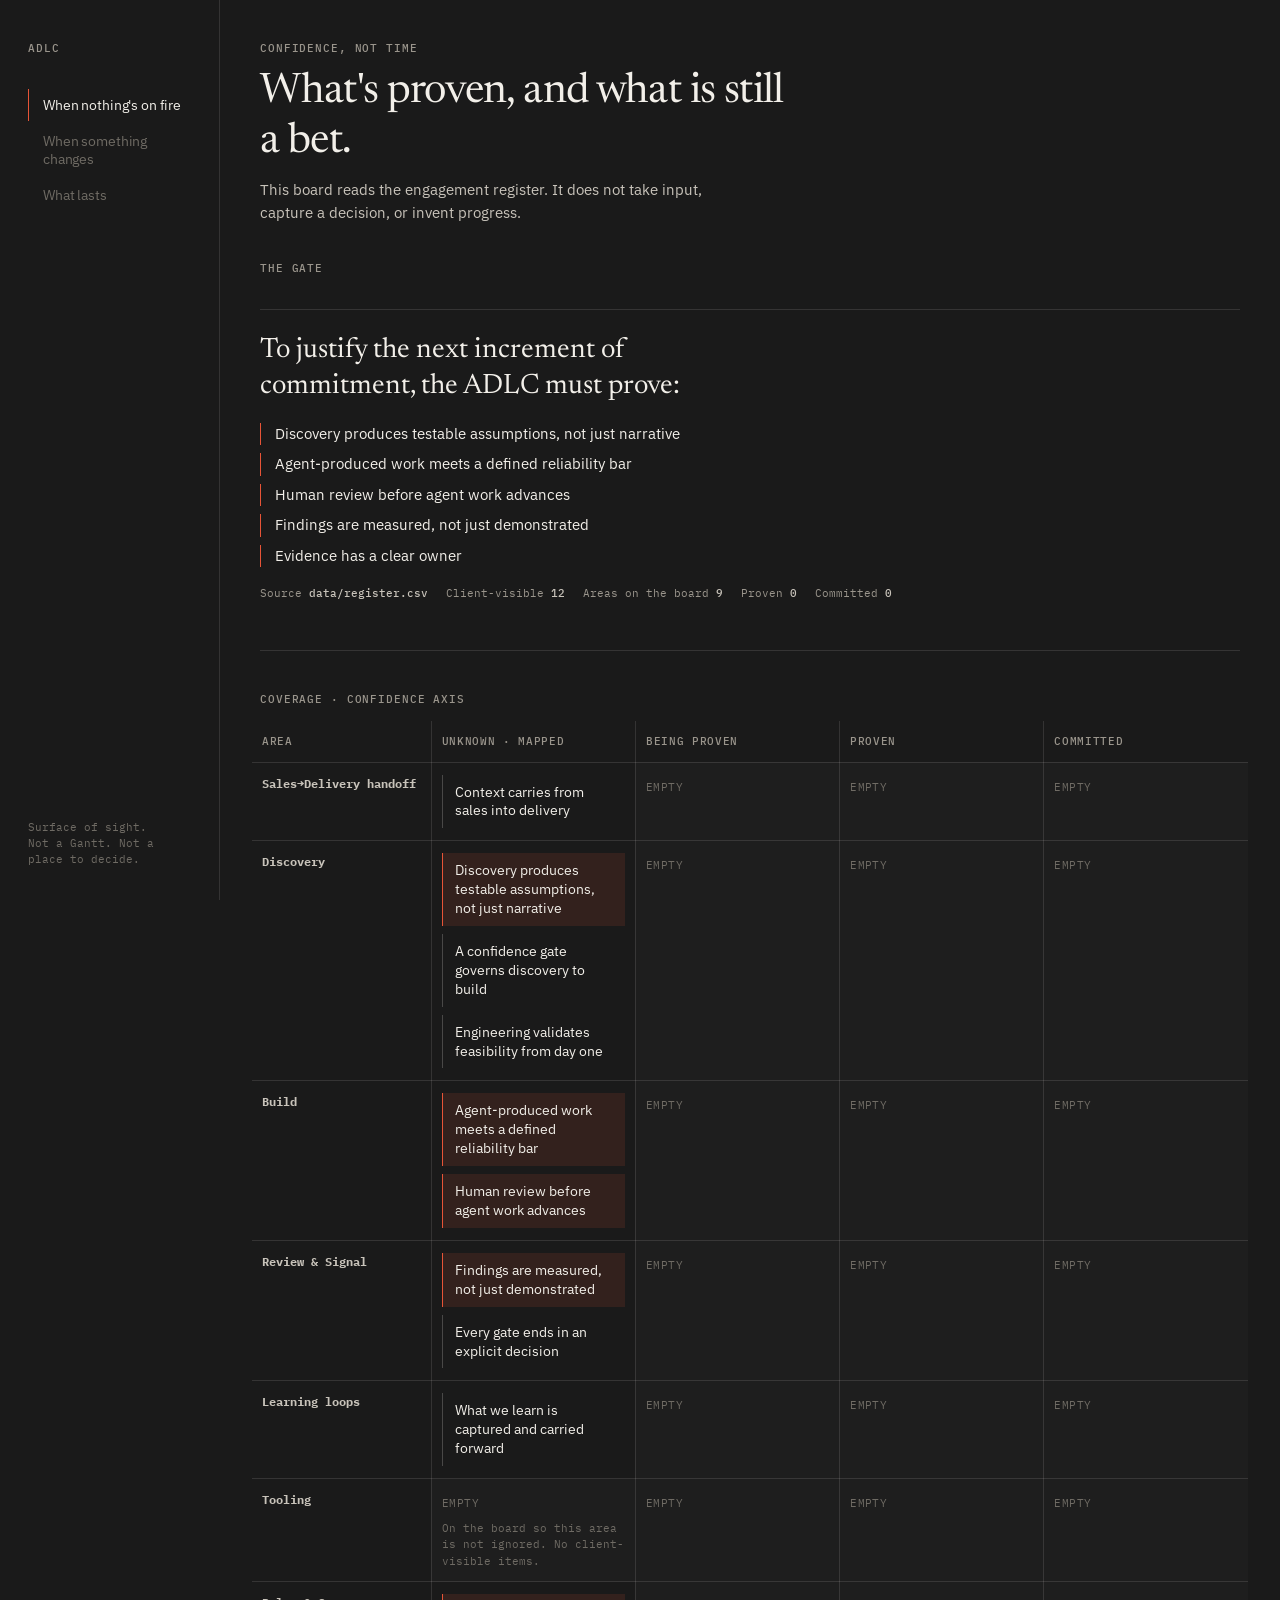
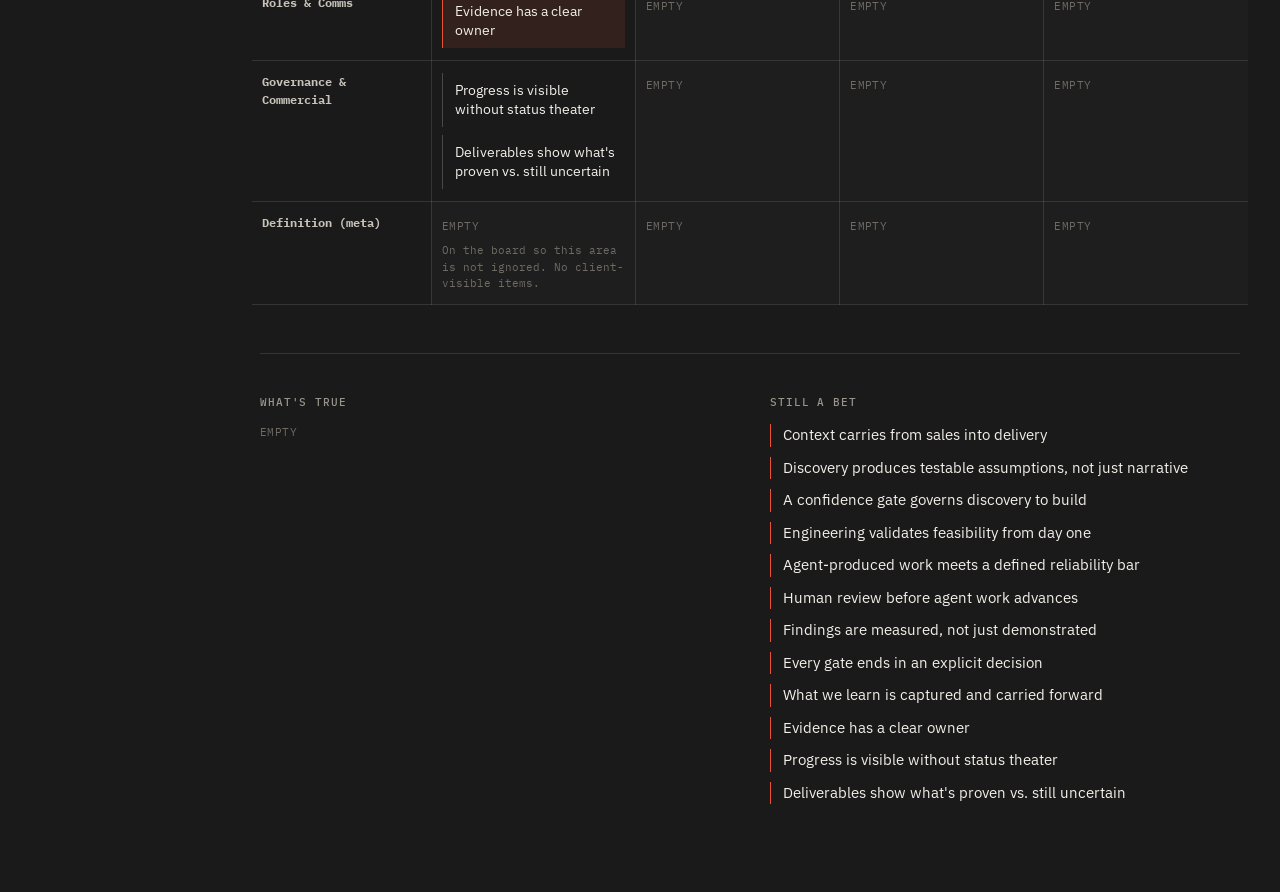
==== index.html @ a4c26a45 "M4: add client confidence progress board (index.html) Root page fetches data/register.csv same-origi" ====
<!DOCTYPE html>
<html lang="en">
<head>
  <meta charset="utf-8">
  <meta name="viewport" content="width=device-width, initial-scale=1">
  <title>ADLC · confidence</title>
  <meta name="color-scheme" content="dark">
  <meta name="description" content="Client surface of sight. Confidence, not time. Not a decision layer.">
  <link rel="preconnect" href="https://fonts.googleapis.com">
  <link rel="preconnect" href="https://fonts.gstatic.com" crossorigin>
  <link href="https://fonts.googleapis.com/css2?family=IBM+Plex+Mono:wght@400;500;600&family=IBM+Plex+Sans:wght@400;500;600&family=Newsreader:opsz,wght@6..72,400;6..72,500;6..72,600&display=swap" rel="stylesheet">
  <style>
    :root {
      --ground: #1a1a1a;
      --ink: #f2efe9;
      --ink-soft: #c8c3ba;
      --ink-muted: #9a958c;
      --ink-faint: #6f6b64;
      --rule: rgba(242, 239, 233, 0.12);
      --rule-strong: rgba(242, 239, 233, 0.22);
      --accent: #e75437;
      --accent-deep: #f07a62;
      --accent-wash: rgba(231, 84, 55, 0.12);
      --font-sans: "IBM Plex Sans", system-ui, "Segoe UI", sans-serif;
      --font-mono: "IBM Plex Mono", ui-monospace, "SF Mono", Menlo, Consolas, monospace;
      --font-display: "Newsreader", "Times New Roman", serif;
      --nav-w: 220px;
      --ease: cubic-bezier(0.22, 0.61, 0.36, 1);
      --dur: 220ms;
    }
    @media (prefers-reduced-motion: reduce) {
      :root { --dur: 1ms; }
    }
    * { box-sizing: border-box; }
    html, body { margin: 0; background: var(--ground); color: var(--ink); }
    body {
      font-family: var(--font-sans);
      font-size: 15px;
      line-height: 1.5;
      -webkit-font-smoothing: antialiased;
    }
    button {
      appearance: none;
      background: none;
      border: 0;
      color: inherit;
      font: inherit;
      cursor: pointer;
      text-align: left;
    }
    h1, h2, h3, p, ul { margin: 0; }
    a { color: var(--accent); }
    .sr-only {
      position: absolute; width: 1px; height: 1px; padding: 0; margin: -1px;
      overflow: hidden; clip: rect(0 0 0 0); white-space: nowrap; border: 0;
    }
    :focus-visible { outline: 2px solid var(--accent); outline-offset: 3px; }

    .deck {
      display: grid;
      grid-template-columns: var(--nav-w) minmax(0, 1fr);
      min-height: 100dvh;
    }
    .nav {
      position: sticky;
      top: 0;
      align-self: start;
      height: 100dvh;
      padding: 40px 20px 32px 28px;
      border-right: 1px solid var(--rule);
      display: flex;
      flex-direction: column;
      gap: 4px;
    }
    .nav__stamp {
      font-family: var(--font-mono);
      font-size: 11px;
      font-weight: 500;
      letter-spacing: 0.08em;
      text-transform: uppercase;
      color: var(--ink-muted);
      margin-bottom: 28px;
    }
    .nav__act {
      padding: 7px 0 7px 14px;
      border-left: 1px solid transparent;
      color: var(--ink-faint);
      font-size: 13.5px;
      letter-spacing: -0.01em;
      line-height: 1.35;
      transition: color var(--dur) var(--ease), border-color var(--dur) var(--ease);
    }
    .nav__act:hover { color: var(--ink-soft); }
    .nav__act.is-active {
      color: var(--ink);
      border-left-color: var(--accent);
    }
    .nav__note {
      margin-top: auto;
      font-family: var(--font-mono);
      font-size: 11px;
      line-height: 1.45;
      color: var(--ink-faint);
      max-width: 18ch;
    }

    .stage {
      min-width: 0;
      padding: 40px 40px 80px;
    }
    .kicker {
      font-family: var(--font-mono);
      font-size: 11px;
      font-weight: 500;
      letter-spacing: 0.08em;
      text-transform: uppercase;
      color: var(--ink-muted);
      margin-bottom: 10px;
    }
    .display {
      font-family: var(--font-display);
      font-size: clamp(28px, 4vw, 42px);
      font-weight: 400;
      letter-spacing: -0.02em;
      line-height: 1.2;
      max-width: 22ch;
    }
    .lede {
      margin-top: 12px;
      color: var(--ink-soft);
      max-width: 52ch;
    }

    .section {
      padding: 40px 0 8px;
      border-top: 1px solid var(--rule);
      margin-top: 40px;
    }
    .section:first-of-type { border-top: 0; margin-top: 36px; padding-top: 0; }
    .label {
      font-family: var(--font-mono);
      font-size: 11px;
      font-weight: 500;
      letter-spacing: 0.08em;
      text-transform: uppercase;
      color: var(--ink-muted);
      margin-bottom: 14px;
    }

    .gate {
      margin-top: 32px;
      padding: 22px 0 0;
      border-top: 1px solid var(--rule);
    }
    .gate__line {
      font-family: var(--font-display);
      font-size: clamp(20px, 2.6vw, 28px);
      line-height: 1.3;
      max-width: 28ch;
    }
    .gate__list {
      list-style: none;
      padding: 18px 0 0;
      display: flex;
      flex-direction: column;
      gap: 8px;
    }
    .gate__list li {
      color: var(--ink);
      padding-left: 14px;
      border-left: 1px solid var(--accent);
      max-width: 62ch;
    }
    .gate__empty {
      margin-top: 14px;
      color: var(--ink-muted);
      font-family: var(--font-mono);
      font-size: 12px;
    }

    .meta {
      display: flex;
      flex-wrap: wrap;
      gap: 8px 18px;
      margin-top: 18px;
      font-family: var(--font-mono);
      font-size: 11px;
      color: var(--ink-muted);
    }
    .meta strong { color: var(--ink-soft); font-weight: 500; }

    .board-wrap { overflow: auto; margin: 0 -8px; }
    .board {
      width: 100%;
      min-width: 860px;
      border-collapse: collapse;
    }
    .board th, .board td {
      border-bottom: 1px solid var(--rule);
      border-right: 1px solid var(--rule);
      vertical-align: top;
      text-align: left;
      padding: 12px 10px;
    }
    .board th:last-child, .board td:last-child { border-right: 0; }
    .board thead th {
      font-family: var(--font-mono);
      font-size: 11px;
      font-weight: 500;
      letter-spacing: 0.06em;
      text-transform: uppercase;
      color: var(--ink-muted);
      white-space: nowrap;
      background: var(--ground);
      position: sticky;
      top: 0;
      z-index: 1;
    }
    .board .area {
      font-family: var(--font-mono);
      font-size: 12px;
      color: var(--ink-soft);
      width: 18%;
      min-width: 140px;
      position: sticky;
      left: 0;
      background: var(--ground);
    }
    .board .lane { width: 20.5%; min-height: 72px; }
    .board .lane--empty { background: rgba(242, 239, 233, 0.015); }
    .items { list-style: none; padding: 0; display: flex; flex-direction: column; gap: 8px; }
    .item {
      padding: 8px 10px 8px 12px;
      border-left: 1px solid var(--rule-strong);
      color: var(--ink);
      font-size: 13.5px;
      line-height: 1.4;
    }
    .item--next { border-left-color: var(--accent); background: var(--accent-wash); }
    .empty-mark {
      font-family: var(--font-mono);
      font-size: 11px;
      letter-spacing: 0.04em;
      text-transform: uppercase;
      color: var(--ink-faint);
    }
    .coverage-note {
      font-family: var(--font-mono);
      font-size: 11px;
      color: var(--ink-faint);
      margin-top: 6px;
    }

    .split {
      display: grid;
      grid-template-columns: 1fr 1fr;
      gap: 24px 40px;
    }
    .truth-list, .bet-list, .parked-list {
      list-style: none;
      padding: 0;
      display: flex;
      flex-direction: column;
      gap: 10px;
    }
    .truth-list li, .bet-list li, .parked-list li {
      padding-left: 12px;
      border-left: 1px solid var(--rule-strong);
      max-width: 54ch;
    }
    .bet-list li { border-left-color: var(--accent); }

    .loop {
      display: grid;
      grid-template-columns: repeat(5, minmax(0, 1fr));
      gap: 0;
      margin-top: 8px;
    }
    .loop__stage {
      padding: 8px 16px 8px 0;
      border-right: 1px solid var(--rule);
    }
    .loop__stage:last-child { border-right: 0; padding-right: 0; }
    .loop__n {
      font-family: var(--font-mono);
      font-size: 11px;
      color: var(--accent);
      letter-spacing: 0.06em;
      margin-bottom: 8px;
    }
    .loop__h {
      font-family: var(--font-display);
      font-size: 20px;
      line-height: 1.25;
      margin-bottom: 10px;
    }
    .loop__body {
      color: var(--ink-soft);
      font-size: 13.5px;
    }
    .loop__body ul {
      list-style: none;
      padding: 0;
      display: flex;
      flex-direction: column;
      gap: 8px;
    }

    .banner {
      font-family: var(--font-mono);
      font-size: 13px;
      color: var(--ink-muted);
      padding: 24px 0;
    }
    .banner.error { color: var(--accent); }

    @media (max-width: 900px) {
      .deck { grid-template-columns: 1fr; }
      .nav {
        position: sticky;
        top: 0;
        z-index: 3;
        height: auto;
        flex-direction: row;
        flex-wrap: wrap;
        align-items: center;
        gap: 4px 8px;
        padding: 16px 20px;
        background: var(--ground);
        border-right: 0;
        border-bottom: 1px solid var(--rule);
      }
      .nav__stamp { margin: 0 16px 0 0; }
      .nav__note { display: none; }
      .nav__act { padding: 6px 10px; border-left: 0; border-bottom: 1px solid transparent; }
      .nav__act.is-active { border-left-color: transparent; border-bottom-color: var(--accent); }
      .stage { padding: 28px 20px 64px; }
      .split, .loop { grid-template-columns: 1fr; }
      .loop__stage { border-right: 0; border-bottom: 1px solid var(--rule); padding: 16px 0; }
    }
  </style>
</head>
<body data-view="rest">
  <div class="deck">
    <nav class="nav" aria-label="Operational conditions">
      <p class="nav__stamp">ADLC</p>
      <button type="button" class="nav__act is-active" data-view="rest" aria-current="true">When nothing's on fire</button>
      <button type="button" class="nav__act" data-view="change">When something changes</button>
      <button type="button" class="nav__act" data-view="lasts">What lasts</button>
      <p class="nav__note">Surface of sight. Not a Gantt. Not a place to decide.</p>
    </nav>

    <main class="stage">
      <p class="kicker">Confidence, not time</p>
      <h1 class="display">What's proven, and what is still a bet.</h1>
      <p class="lede">This board reads the engagement register. It does not take input, capture a decision, or invent progress.</p>

      <div id="status-banner" class="banner">Loading <code>data/register.csv</code>…</div>
      <div id="app" hidden>
        <section class="section" id="at-rest" data-panel="rest">
          <p class="label">The gate</p>
          <div class="gate" id="gate">
            <p class="gate__line" id="gate-headline">To justify the next increment of commitment, the ADLC must prove:</p>
            <ul class="gate__list" id="gate-list"></ul>
            <p class="gate__empty" id="gate-empty" hidden></p>
          </div>
          <div class="meta" id="meta"></div>
        </section>

        <section class="section" id="board-section" data-panel="rest">
          <h2 class="label">Coverage · confidence axis</h2>
          <div class="board-wrap">
            <table class="board" id="board">
              <thead>
                <tr>
                  <th scope="col">Area</th>
                  <th scope="col">Unknown · mapped</th>
                  <th scope="col">Being proven</th>
                  <th scope="col">Proven</th>
                  <th scope="col">Committed</th>
                </tr>
              </thead>
              <tbody></tbody>
            </table>
          </div>
        </section>

        <section class="section" id="truth-section" data-panel="rest">
          <div class="split">
            <div>
              <h2 class="label">What's true</h2>
              <ul class="truth-list" id="truth-list"></ul>
              <p class="empty-mark" id="truth-empty" hidden>empty</p>
            </div>
            <div>
              <h2 class="label">Still a bet</h2>
              <ul class="bet-list" id="bet-list"></ul>
              <p class="empty-mark" id="bet-empty" hidden>empty</p>
            </div>
          </div>
        </section>

        <section class="section" id="in-change" data-panel="change" hidden>
          <h2 class="label">The change loop · the show, not a form</h2>
          <div class="loop" id="loop">
            <article class="loop__stage">
              <p class="loop__n">01</p>
              <h3 class="loop__h">A change</h3>
              <div class="loop__body" id="loop-event"></div>
            </article>
            <article class="loop__stage">
              <p class="loop__n">02</p>
              <h3 class="loop__h">What's held as true</h3>
              <div class="loop__body" id="loop-true"></div>
            </article>
            <article class="loop__stage">
              <p class="loop__n">03</p>
              <h3 class="loop__h">Must be proven next</h3>
              <div class="loop__body" id="loop-next"></div>
            </article>
            <article class="loop__stage">
              <p class="loop__n">04</p>
              <h3 class="loop__h">The decision</h3>
              <div class="loop__body" id="loop-decision"></div>
            </article>
            <article class="loop__stage">
              <p class="loop__n">05</p>
              <h3 class="loop__h">Who is informed</h3>
              <div class="loop__body" id="loop-informed"></div>
            </article>
          </div>
        </section>

        <section class="section" id="what-lasts" data-panel="lasts" hidden>
          <h2 class="label">Parked · never a progress bar</h2>
          <ul class="parked-list" id="parked-list"></ul>
          <p class="empty-mark" id="parked-empty" hidden>empty</p>
          <p class="coverage-note" id="parked-note"></p>
        </section>
      </div>
    </main>
  </div>

  <script>
    const SOURCE = "data/register.csv";
    const CONTRACT_COLUMNS = [
      "ID", "Area", "Risk", "Clarifying statement", "Type", "Collapse",
      "Uncertainty", "Test effort", "Priority cue", "Status", "Client view", "Client label"
    ];
    const LANES = ["unknown", "proving", "proven", "committed"];
    const LANE_FROM_STATUS = {
      "Undefined": "unknown",
      "In test": "proving",
      "Validated": "proven",
      "Committed": "committed",
      "Parked": "parked"
    };

    const banner = document.getElementById("status-banner");
    const app = document.getElementById("app");

    function parseCSV(text) {
      if (text.charCodeAt(0) === 0xFEFF) text = text.slice(1);
      const rows = [];
      let row = [];
      let field = "";
      let inQuotes = false;
      for (let i = 0; i < text.length; i++) {
        const c = text[i];
        if (inQuotes) {
          if (c === '"') {
            if (text[i + 1] === '"') { field += '"'; i++; }
            else inQuotes = false;
          } else {
            field += c;
          }
          continue;
        }
        if (c === '"') { inQuotes = true; continue; }
        if (c === ",") { row.push(field); field = ""; continue; }
        if (c === "\r") continue;
        if (c === "\n") { row.push(field); rows.push(row); row = []; field = ""; continue; }
        field += c;
      }
      if (field.length || row.length) {
        row.push(field);
        rows.push(row);
      }
      return rows.filter((r) => r.some((cell) => cell !== ""));
    }

    function derivedCue(row) {
      const collapse = row["Collapse"];
      const uncertainty = row["Uncertainty"];
      const effort = row["Test effort"];
      if (collapse === "High" && uncertainty === "High" && effort === "High") return "Cluster - decompose";
      if (collapse === "High" && uncertainty === "High") return "Attack first";
      return row["Priority cue"];
    }

    function laneFor(status) {
      return LANE_FROM_STATUS[status] || "unknown";
    }

    function escapeHtml(s) {
      return String(s)
        .replace(/&/g, "&amp;")
        .replace(/</g, "&lt;")
        .replace(/>/g, "&gt;")
        .replace(/"/g, "&quot;");
    }

    function itemMarkup(rec, extraClass) {
      const label = rec["Client label"];
      const cls = "item" + (extraClass ? " " + extraClass : "");
      const body = label === "" ? "<span class=\"empty-mark\">no client label in register</span>" : escapeHtml(label);
      return "<li class=\"" + cls + "\" data-client-item data-id=\"" + escapeHtml(rec["ID"] || "") + "\">" + body + "</li>";
    }

    function listOrEmpty(items, extraClass) {
      if (!items.length) return "";
      return "<ul class=\"items\">" + items.map((r) => itemMarkup(r, extraClass)).join("") + "</ul>";
    }

    function setView(view) {
      document.body.setAttribute("data-view", view);
      document.querySelectorAll(".nav__act").forEach((btn) => {
        const on = btn.getAttribute("data-view") === view;
        btn.classList.toggle("is-active", on);
        if (on) btn.setAttribute("aria-current", "true");
        else btn.removeAttribute("aria-current");
      });
      document.querySelectorAll("[data-panel]").forEach((el) => {
        el.hidden = el.getAttribute("data-panel") !== view;
      });
      const hash = view === "rest" ? "#at-rest" : view === "change" ? "#in-change" : "#what-lasts";
      if (location.hash !== hash) history.replaceState(null, "", hash);
    }

    function viewFromHash() {
      if (location.hash === "#in-change") return "change";
      if (location.hash === "#what-lasts") return "lasts";
      return "rest";
    }

    document.querySelectorAll(".nav__act").forEach((btn) => {
      btn.addEventListener("click", () => setView(btn.getAttribute("data-view")));
    });
    window.addEventListener("hashchange", () => setView(viewFromHash()));

    function fail(message) {
      banner.hidden = false;
      banner.className = "banner error";
      banner.textContent = message;
    }

    fetch(SOURCE)
      .then((res) => {
        if (!res.ok) throw new Error("HTTP " + res.status + " fetching " + SOURCE);
        return res.text();
      })
      .then((text) => {
        const rows = parseCSV(text);
        if (!rows.length) throw new Error("Register parsed to zero rows.");
        const headers = rows[0];
        const missingCols = CONTRACT_COLUMNS.filter((c) => !headers.includes(c));
        if (missingCols.length) {
          throw new Error("Register missing contracted columns: " + missingCols.join(", "));
        }
        const records = rows.slice(1).map((cells, index) => {
          const rec = { __index: index };
          headers.forEach((h, i) => { rec[h] = cells[i] ?? ""; });
          rec.__cue = derivedCue(rec);
          rec.__lane = laneFor(rec["Status"]);
          return rec;
        });

        const areas = [];
        for (const rec of records) {
          if (rec["Area"] && !areas.includes(rec["Area"])) areas.push(rec["Area"]);
        }

        const client = records.filter((r) => r["Client view"] === "Y");
        const proving = client.filter((r) => r["Status"] === "In test");
        const attack = client.filter((r) => r.__cue === "Attack first");
        const gateItems = proving.length ? proving : attack;
        const truth = client.filter((r) => r["Status"] === "Validated" || r["Status"] === "Committed");
        const bets = client.filter((r) => r["Status"] === "Undefined" || r["Status"] === "In test");
        const parked = client.filter((r) => r["Status"] === "Parked");
        const nextIds = new Set(gateItems.map((r) => r["ID"]));

        const gateList = document.getElementById("gate-list");
        const gateEmpty = document.getElementById("gate-empty");
        if (gateItems.length) {
          gateList.innerHTML = gateItems.map((r) => {
            const label = r["Client label"] === "" ? "no client label in register" : escapeHtml(r["Client label"]);
            return "<li data-id=\"" + escapeHtml(r["ID"] || "") + "\">" + label + "</li>";
          }).join("");
        } else {
          gateList.innerHTML = "";
          gateEmpty.hidden = false;
          gateEmpty.textContent = "Nothing is in Being proven, and no next items are marked in the register.";
        }

        document.getElementById("meta").innerHTML =
          "<span>Source <strong>" + escapeHtml(SOURCE) + "</strong></span>" +
          "<span>Client-visible <strong id=\"client-count\">" + client.length + "</strong></span>" +
          "<span>Areas on the board <strong id=\"area-count\">" + areas.length + "</strong></span>" +
          "<span>Proven <strong id=\"proven-count\">" + client.filter((r) => r.__lane === "proven").length + "</strong></span>" +
          "<span>Committed <strong id=\"committed-count\">" + client.filter((r) => r.__lane === "committed").length + "</strong></span>";

        const tbody = document.querySelector("#board tbody");
        tbody.innerHTML = areas.map((area) => {
          const inArea = client.filter((r) => r["Area"] === area && r.__lane !== "parked");
          const byLane = {};
          for (const lane of LANES) byLane[lane] = inArea.filter((r) => r.__lane === lane);
          const cells = LANES.map((lane) => {
            const items = byLane[lane];
            const extra = lane === "unknown" || lane === "proving"
              ? (rec) => nextIds.has(rec["ID"]) ? "item--next" : ""
              : () => "";
            let inner;
            if (items.length) {
              inner = "<ul class=\"items\">" + items.map((r) => itemMarkup(r, extra(r))).join("") + "</ul>";
            } else if (inArea.length === 0 && lane === "unknown") {
              inner = "<span class=\"empty-mark\">empty</span><p class=\"coverage-note\">On the board so this area is not ignored. No client-visible items.</p>";
            } else {
              inner = "<span class=\"empty-mark\">empty</span>";
            }
            const emptyClass = items.length ? "" : " lane--empty";
            return "<td class=\"lane" + emptyClass + "\" data-lane=\"" + lane + "\">" + inner + "</td>";
          }).join("");
          return "<tr data-area=\"" + escapeHtml(area) + "\"><th scope=\"row\" class=\"area\">" + escapeHtml(area) + "</th>" + cells + "</tr>";
        }).join("");

        const truthList = document.getElementById("truth-list");
        const truthEmpty = document.getElementById("truth-empty");
        if (truth.length) {
          truthList.innerHTML = truth.map((r) => "<li data-id=\"" + escapeHtml(r["ID"] || "") + "\">" + escapeHtml(r["Client label"]) + "</li>").join("");
        } else {
          truthEmpty.hidden = false;
        }

        const betList = document.getElementById("bet-list");
        const betEmpty = document.getElementById("bet-empty");
        if (bets.length) {
          betList.innerHTML = bets.map((r) => "<li data-id=\"" + escapeHtml(r["ID"] || "") + "\">" + escapeHtml(r["Client label"]) + "</li>").join("");
        } else {
          betEmpty.hidden = false;
        }

        document.getElementById("loop-event").innerHTML =
          "<p>No change event is on this surface. The register is read here; nothing is taken in.</p>";
        document.getElementById("loop-true").innerHTML = truth.length
          ? "<ul>" + truth.map((r) => "<li data-id=\"" + escapeHtml(r["ID"] || "") + "\">" + escapeHtml(r["Client label"]) + "</li>").join("") + "</ul>"
          : "<p class=\"empty-mark\">empty</p><p>Nothing is Validated or Committed yet. That is the state, not a gap to fill.</p>";
        document.getElementById("loop-next").innerHTML = gateItems.length
          ? "<ul>" + gateItems.map((r) => "<li data-id=\"" + escapeHtml(r["ID"] || "") + "\">" + escapeHtml(r["Client label"]) + "</li>").join("") + "</ul>"
          : "<p class=\"empty-mark\">empty</p>";
        document.getElementById("loop-decision").innerHTML =
          "<p>No decision is captured here. This is sight, not action.</p>";
        document.getElementById("loop-informed").innerHTML =
          "<p>Whoever can see this board. There is no dispatch layer.</p>";

        const parkedList = document.getElementById("parked-list");
        const parkedEmpty = document.getElementById("parked-empty");
        const parkedNote = document.getElementById("parked-note");
        if (parked.length) {
          parkedList.innerHTML = parked.map((r) => {
            const label = r["Client label"] === "" ? "no client label in register" : escapeHtml(r["Client label"]);
            return "<li class=\"item\" data-client-item data-id=\"" + escapeHtml(r["ID"] || "") + "\" data-lane=\"parked\">" +
              label + "<p class=\"coverage-note\">Parked. The register has no client-facing reason column; none is invented.</p></li>";
          }).join("");
        } else {
          parkedEmpty.hidden = false;
          parkedNote.textContent = "None parked. If a client-visible row is Parked, it appears here with a reason — never on the confidence axis as fake progress.";
        }

        banner.hidden = true;
        app.hidden = false;
        setView(viewFromHash());
      })
      .catch((err) => {
        fail("Could not load " + SOURCE + " same-origin. Serve the repo root over HTTP. " + err.message);
      });
  </script>
</body>
</html>
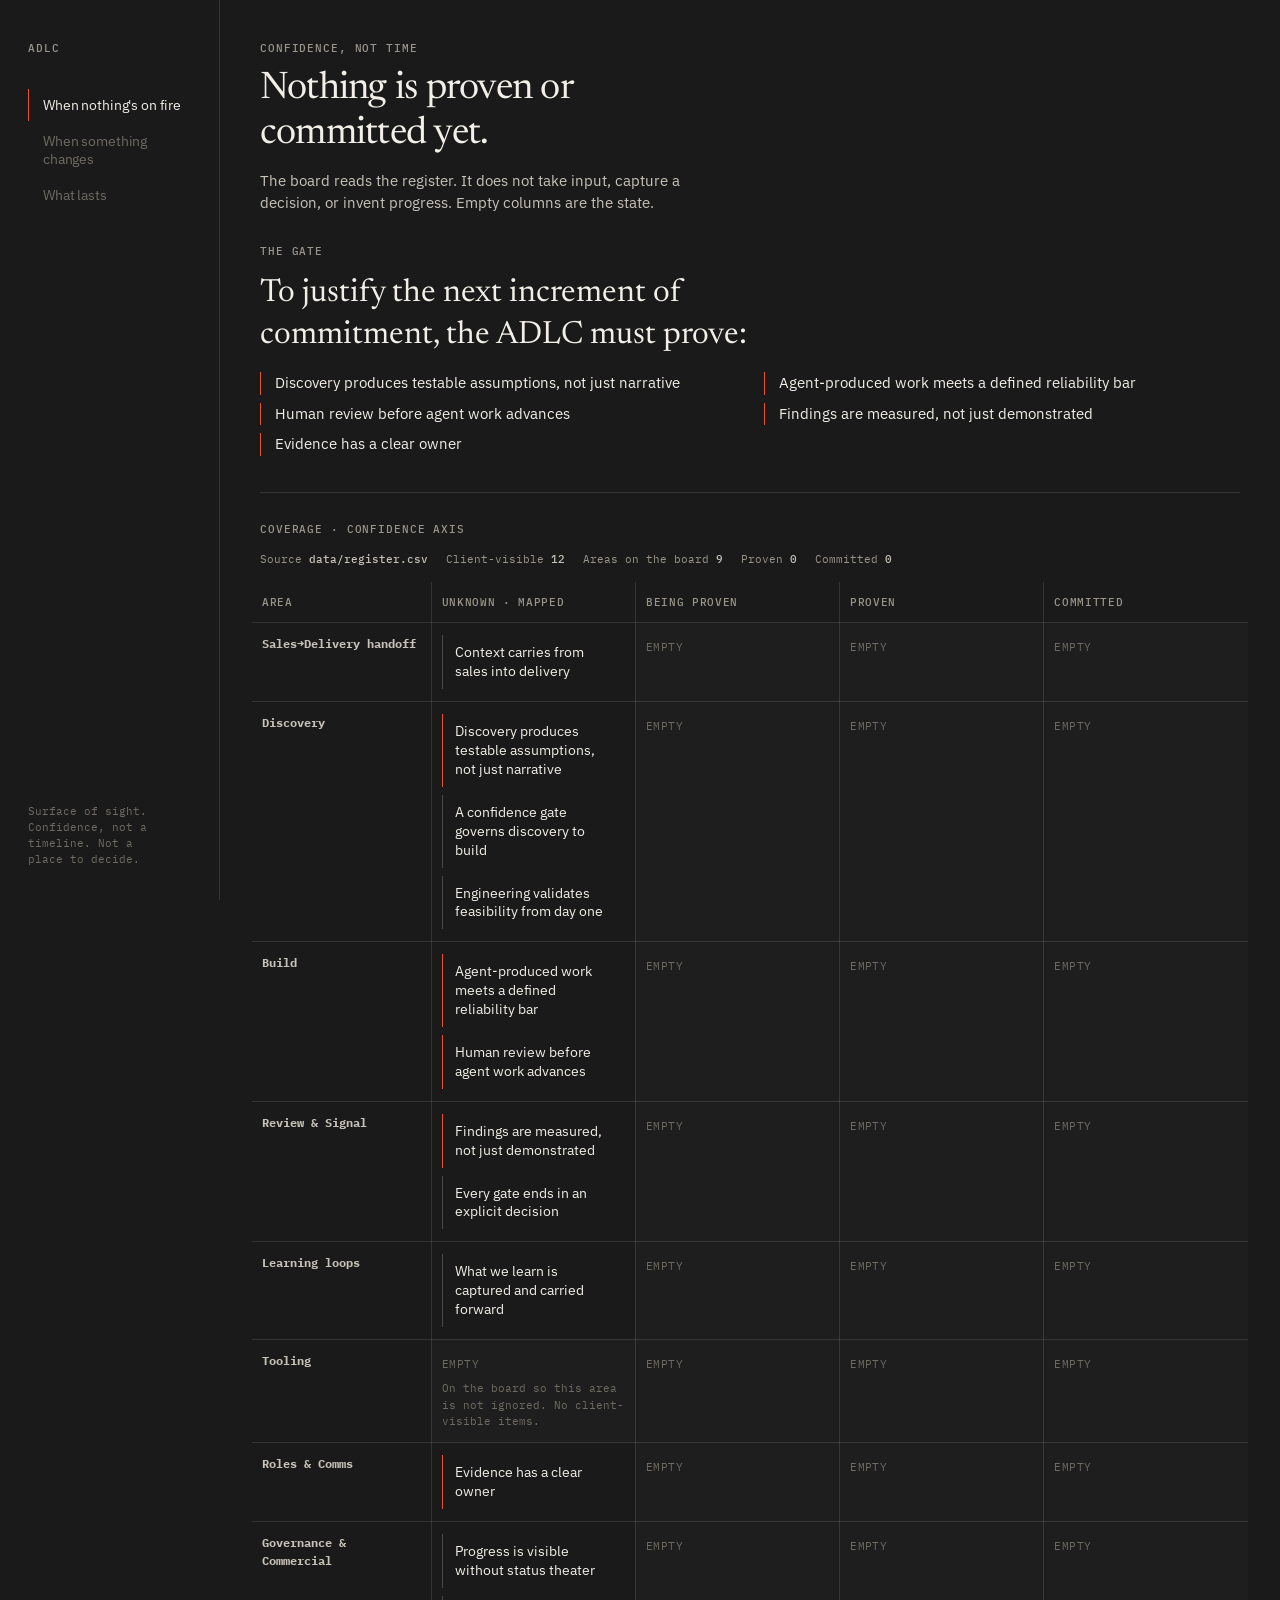
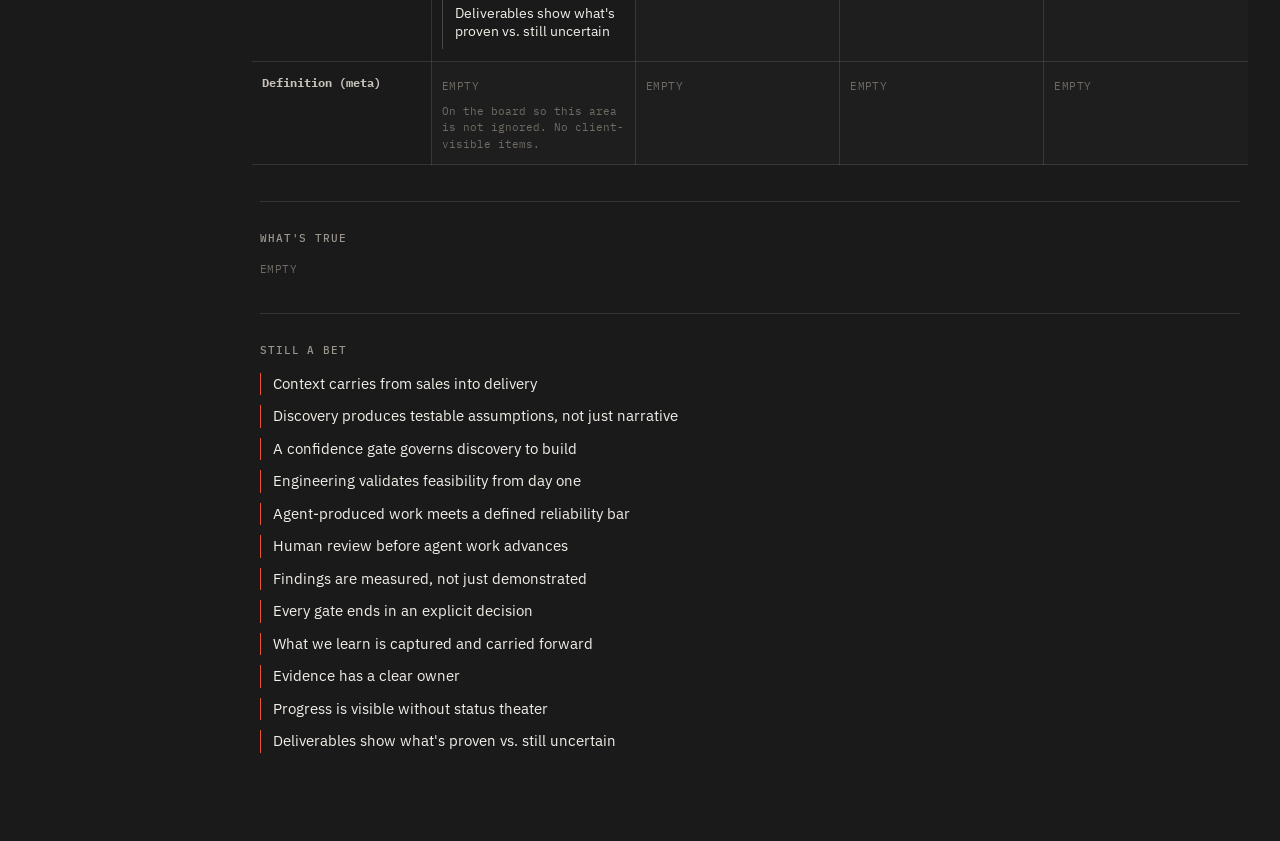
==== commit 4c613daf: "M4: honest empty state and operational views on the client board Keep Proven/Committed empty, put co" ====
--- a/index.html
+++ b/index.html
@@ -119,7 +119,7 @@
     }
     .display {
       font-family: var(--font-display);
-      font-size: clamp(28px, 4vw, 42px);
+      font-size: clamp(26px, 3.5vw, 38px);
       font-weight: 400;
       letter-spacing: -0.02em;
       line-height: 1.2;
@@ -132,11 +132,11 @@
     }
 
     .section {
-      padding: 40px 0 8px;
+      padding: 28px 0 8px;
       border-top: 1px solid var(--rule);
-      margin-top: 40px;
-    }
-    .section:first-of-type { border-top: 0; margin-top: 36px; padding-top: 0; }
+      margin-top: 28px;
+    }
+    .section:first-of-type { border-top: 0; margin-top: 28px; padding-top: 0; }
     .label {
       font-family: var(--font-mono);
       font-size: 11px;
@@ -146,24 +146,24 @@
       color: var(--ink-muted);
       margin-bottom: 14px;
     }
+    .label.follow { margin-top: 28px; }
 
     .gate {
-      margin-top: 32px;
-      padding: 22px 0 0;
-      border-top: 1px solid var(--rule);
+      margin-top: 8px;
+      padding: 0;
     }
     .gate__line {
       font-family: var(--font-display);
-      font-size: clamp(20px, 2.6vw, 28px);
+      font-size: clamp(22px, 2.8vw, 32px);
       line-height: 1.3;
       max-width: 28ch;
     }
     .gate__list {
       list-style: none;
-      padding: 18px 0 0;
-      display: flex;
-      flex-direction: column;
-      gap: 8px;
+      padding: 16px 0 0;
+      display: grid;
+      grid-template-columns: 1fr 1fr;
+      gap: 8px 28px;
     }
     .gate__list li {
       color: var(--ink);
@@ -182,7 +182,7 @@
       display: flex;
       flex-wrap: wrap;
       gap: 8px 18px;
-      margin-top: 18px;
+      margin: 0 0 14px;
       font-family: var(--font-mono);
       font-size: 11px;
       color: var(--ink-muted);
@@ -236,7 +236,7 @@
       font-size: 13.5px;
       line-height: 1.4;
     }
-    .item--next { border-left-color: var(--accent); background: var(--accent-wash); }
+    .item--next { border-left-color: var(--accent); }
     .empty-mark {
       font-family: var(--font-mono);
       font-size: 11px;
@@ -335,7 +335,7 @@
       .nav__act { padding: 6px 10px; border-left: 0; border-bottom: 1px solid transparent; }
       .nav__act.is-active { border-left-color: transparent; border-bottom-color: var(--accent); }
       .stage { padding: 28px 20px 64px; }
-      .split, .loop { grid-template-columns: 1fr; }
+      .split, .loop, .gate__list { grid-template-columns: 1fr; }
       .loop__stage { border-right: 0; border-bottom: 1px solid var(--rule); padding: 16px 0; }
     }
   </style>
@@ -347,28 +347,28 @@
       <button type="button" class="nav__act is-active" data-view="rest" aria-current="true">When nothing's on fire</button>
       <button type="button" class="nav__act" data-view="change">When something changes</button>
       <button type="button" class="nav__act" data-view="lasts">What lasts</button>
-      <p class="nav__note">Surface of sight. Not a Gantt. Not a place to decide.</p>
+      <p class="nav__note">Surface of sight. Confidence, not a timeline. Not a place to decide.</p>
     </nav>
 
     <main class="stage">
       <p class="kicker">Confidence, not time</p>
-      <h1 class="display">What's proven, and what is still a bet.</h1>
-      <p class="lede">This board reads the engagement register. It does not take input, capture a decision, or invent progress.</p>
+      <h1 class="display">Nothing is proven or committed yet.</h1>
+      <p class="lede">The board reads the register. It does not take input, capture a decision, or invent progress. Empty columns are the state.</p>
 
       <div id="status-banner" class="banner">Loading <code>data/register.csv</code>…</div>
       <div id="app" hidden>
-        <section class="section" id="at-rest" data-panel="rest">
+        <section class="section" id="gate-section" data-panel="rest">
           <p class="label">The gate</p>
           <div class="gate" id="gate">
             <p class="gate__line" id="gate-headline">To justify the next increment of commitment, the ADLC must prove:</p>
             <ul class="gate__list" id="gate-list"></ul>
             <p class="gate__empty" id="gate-empty" hidden></p>
           </div>
-          <div class="meta" id="meta"></div>
         </section>
 
         <section class="section" id="board-section" data-panel="rest">
           <h2 class="label">Coverage · confidence axis</h2>
+          <div class="meta" id="meta"></div>
           <div class="board-wrap">
             <table class="board" id="board">
               <thead>
@@ -385,22 +385,19 @@
           </div>
         </section>
 
-        <section class="section" id="truth-section" data-panel="rest">
-          <div class="split">
-            <div>
-              <h2 class="label">What's true</h2>
-              <ul class="truth-list" id="truth-list"></ul>
-              <p class="empty-mark" id="truth-empty" hidden>empty</p>
-            </div>
-            <div>
-              <h2 class="label">Still a bet</h2>
-              <ul class="bet-list" id="bet-list"></ul>
-              <p class="empty-mark" id="bet-empty" hidden>empty</p>
-            </div>
-          </div>
+        <section class="section" id="truth-section" data-panel="rest lasts">
+          <h2 class="label">What's true</h2>
+          <ul class="truth-list" id="truth-list"></ul>
+          <p class="empty-mark" id="truth-empty" hidden>empty</p>
         </section>
 
-        <section class="section" id="in-change" data-panel="change" hidden>
+        <section class="section" id="bet-section" data-panel="rest">
+          <h2 class="label">Still a bet</h2>
+          <ul class="bet-list" id="bet-list"></ul>
+          <p class="empty-mark" id="bet-empty" hidden>empty</p>
+        </section>
+
+        <section class="section" id="loop-section" data-panel="change" hidden>
           <h2 class="label">The change loop · the show, not a form</h2>
           <div class="loop" id="loop">
             <article class="loop__stage">
@@ -431,8 +428,11 @@
           </div>
         </section>
 
-        <section class="section" id="what-lasts" data-panel="lasts" hidden>
-          <h2 class="label">Parked · never a progress bar</h2>
+        <section class="section" id="lasts-section" data-panel="lasts" hidden>
+          <h2 class="label">Committed</h2>
+          <p class="empty-mark" id="committed-empty">empty</p>
+          <p class="coverage-note" id="committed-note">Nothing is Committed. That is the state, not a gap to fill.</p>
+          <h2 class="label follow">Parked · never a progress bar</h2>
           <ul class="parked-list" id="parked-list"></ul>
           <p class="empty-mark" id="parked-empty" hidden>empty</p>
           <p class="coverage-note" id="parked-note"></p>
@@ -517,11 +517,6 @@
       return "<li class=\"" + cls + "\" data-client-item data-id=\"" + escapeHtml(rec["ID"] || "") + "\">" + body + "</li>";
     }
 
-    function listOrEmpty(items, extraClass) {
-      if (!items.length) return "";
-      return "<ul class=\"items\">" + items.map((r) => itemMarkup(r, extraClass)).join("") + "</ul>";
-    }
-
     function setView(view) {
       document.body.setAttribute("data-view", view);
       document.querySelectorAll(".nav__act").forEach((btn) => {
@@ -531,15 +526,19 @@
         else btn.removeAttribute("aria-current");
       });
       document.querySelectorAll("[data-panel]").forEach((el) => {
-        el.hidden = el.getAttribute("data-panel") !== view;
+        const panels = (el.getAttribute("data-panel") || "").split(/\s+/);
+        el.hidden = panels.indexOf(view) === -1;
       });
-      const hash = view === "rest" ? "#at-rest" : view === "change" ? "#in-change" : "#what-lasts";
-      if (location.hash !== hash) history.replaceState(null, "", hash);
+      const wantHash = view === "rest" ? "" : view === "change" ? "#in-change" : "#what-lasts";
+      if (location.hash !== wantHash) {
+        history.replaceState(null, "", location.pathname + location.search + wantHash);
+      }
     }
 
     function viewFromHash() {
-      if (location.hash === "#in-change") return "change";
-      if (location.hash === "#what-lasts") return "lasts";
+      const h = location.hash;
+      if (h === "#in-change") return "change";
+      if (h === "#what-lasts") return "lasts";
       return "rest";
     }
 
@@ -547,6 +546,7 @@
       btn.addEventListener("click", () => setView(btn.getAttribute("data-view")));
     });
     window.addEventListener("hashchange", () => setView(viewFromHash()));
+    setView(viewFromHash());
 
     function fail(message) {
       banner.hidden = false;
@@ -653,7 +653,7 @@
           "<p>No change event is on this surface. The register is read here; nothing is taken in.</p>";
         document.getElementById("loop-true").innerHTML = truth.length
           ? "<ul>" + truth.map((r) => "<li data-id=\"" + escapeHtml(r["ID"] || "") + "\">" + escapeHtml(r["Client label"]) + "</li>").join("") + "</ul>"
-          : "<p class=\"empty-mark\">empty</p><p>Nothing is Validated or Committed yet. That is the state, not a gap to fill.</p>";
+          : "<p class=\"empty-mark\">empty</p><p>Nothing is Proven or Committed yet. That is the state, not a gap to fill.</p>";
         document.getElementById("loop-next").innerHTML = gateItems.length
           ? "<ul>" + gateItems.map((r) => "<li data-id=\"" + escapeHtml(r["ID"] || "") + "\">" + escapeHtml(r["Client label"]) + "</li>").join("") + "</ul>"
           : "<p class=\"empty-mark\">empty</p>";
@@ -662,6 +662,17 @@
         document.getElementById("loop-informed").innerHTML =
           "<p>Whoever can see this board. There is no dispatch layer.</p>";
 
+        const committedNote = document.getElementById("committed-note");
+        const committedEmpty = document.getElementById("committed-empty");
+        const committedCount = client.filter((r) => r.__lane === "committed").length;
+        if (committedCount) {
+          committedEmpty.hidden = true;
+          committedNote.textContent = "";
+        } else {
+          committedEmpty.hidden = false;
+          committedNote.textContent = "Nothing is Committed. That is the state, not a gap to fill.";
+        }
+
         const parkedList = document.getElementById("parked-list");
         const parkedEmpty = document.getElementById("parked-empty");
         const parkedNote = document.getElementById("parked-note");
@@ -669,11 +680,11 @@
           parkedList.innerHTML = parked.map((r) => {
             const label = r["Client label"] === "" ? "no client label in register" : escapeHtml(r["Client label"]);
             return "<li class=\"item\" data-client-item data-id=\"" + escapeHtml(r["ID"] || "") + "\" data-lane=\"parked\">" +
-              label + "<p class=\"coverage-note\">Parked. The register has no client-facing reason column; none is invented.</p></li>";
+              label + "<p class=\"coverage-note\">Parked. The register has no client-facing reason; none is invented.</p></li>";
           }).join("");
         } else {
           parkedEmpty.hidden = false;
-          parkedNote.textContent = "None parked. If a client-visible row is Parked, it appears here with a reason — never on the confidence axis as fake progress.";
+          parkedNote.textContent = "None parked. A parked item appears here with a reason — never on the confidence axis as fake progress.";
         }
 
         banner.hidden = true;
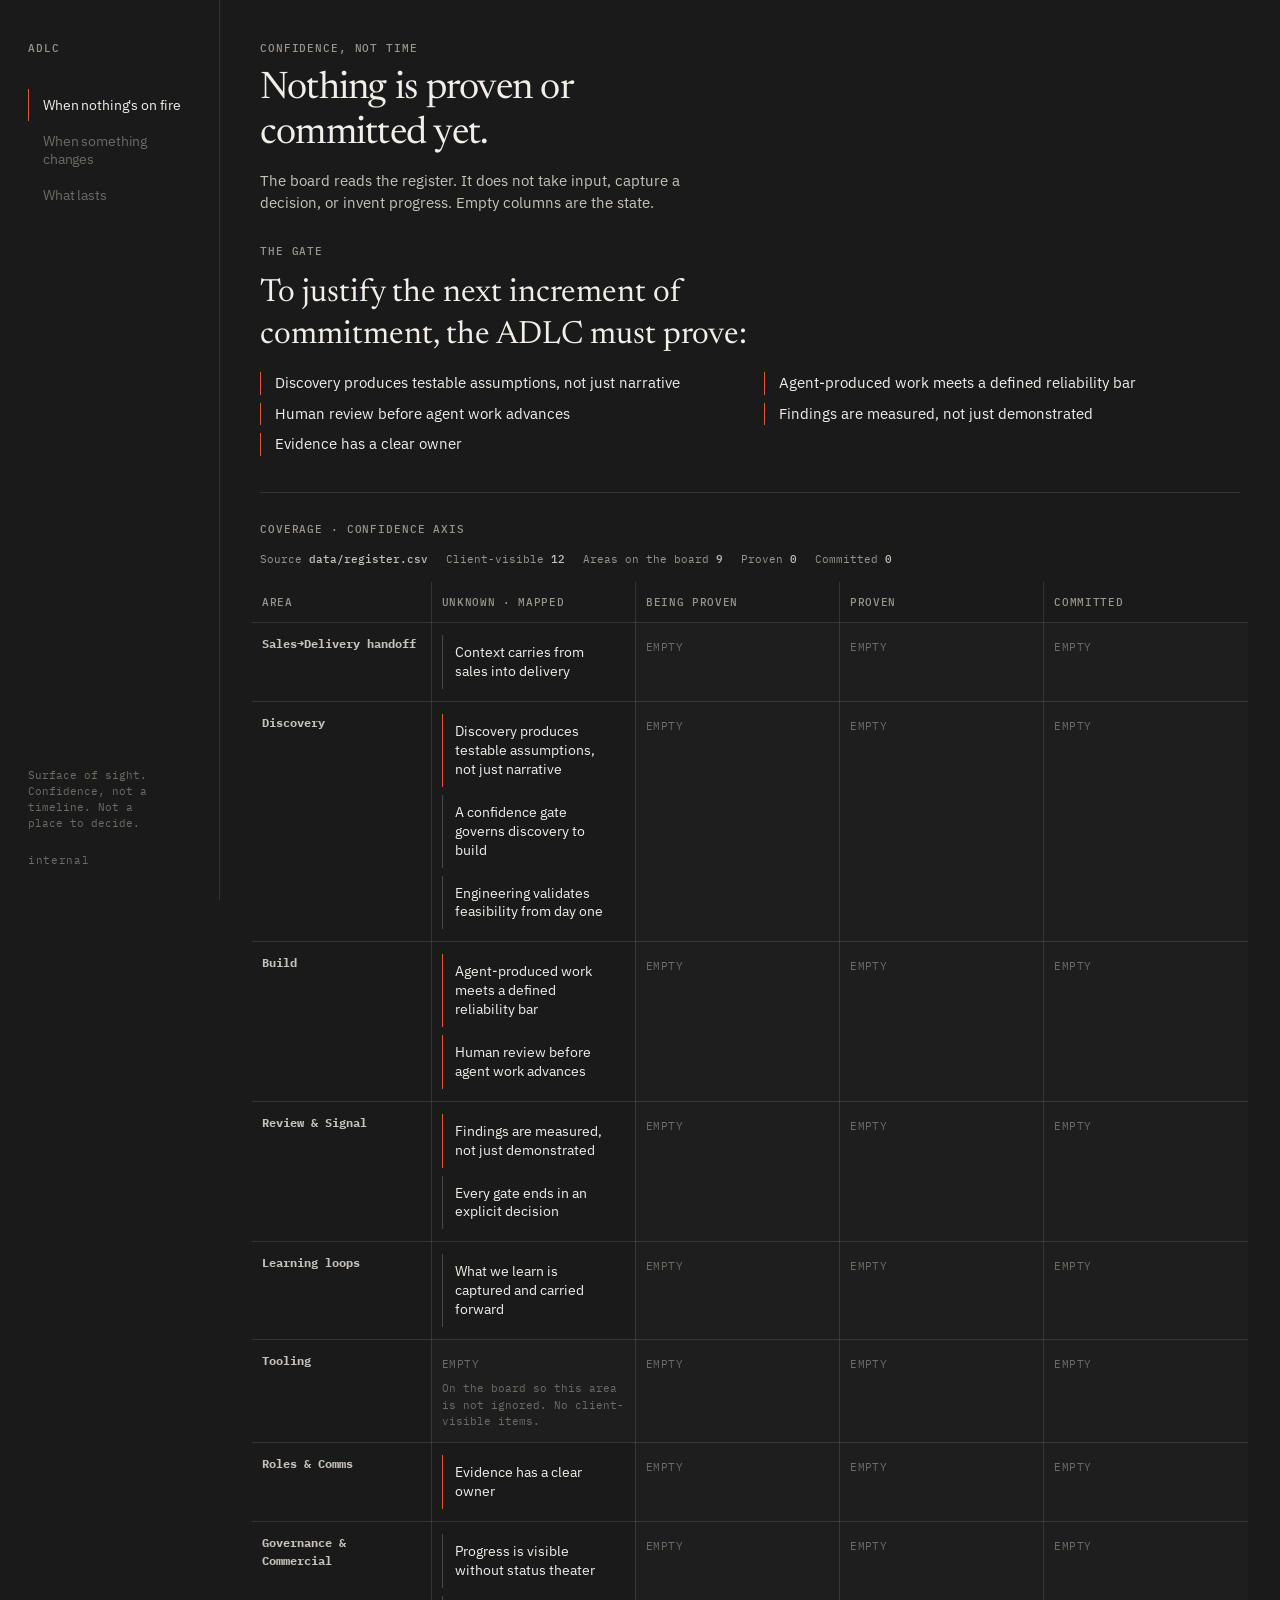
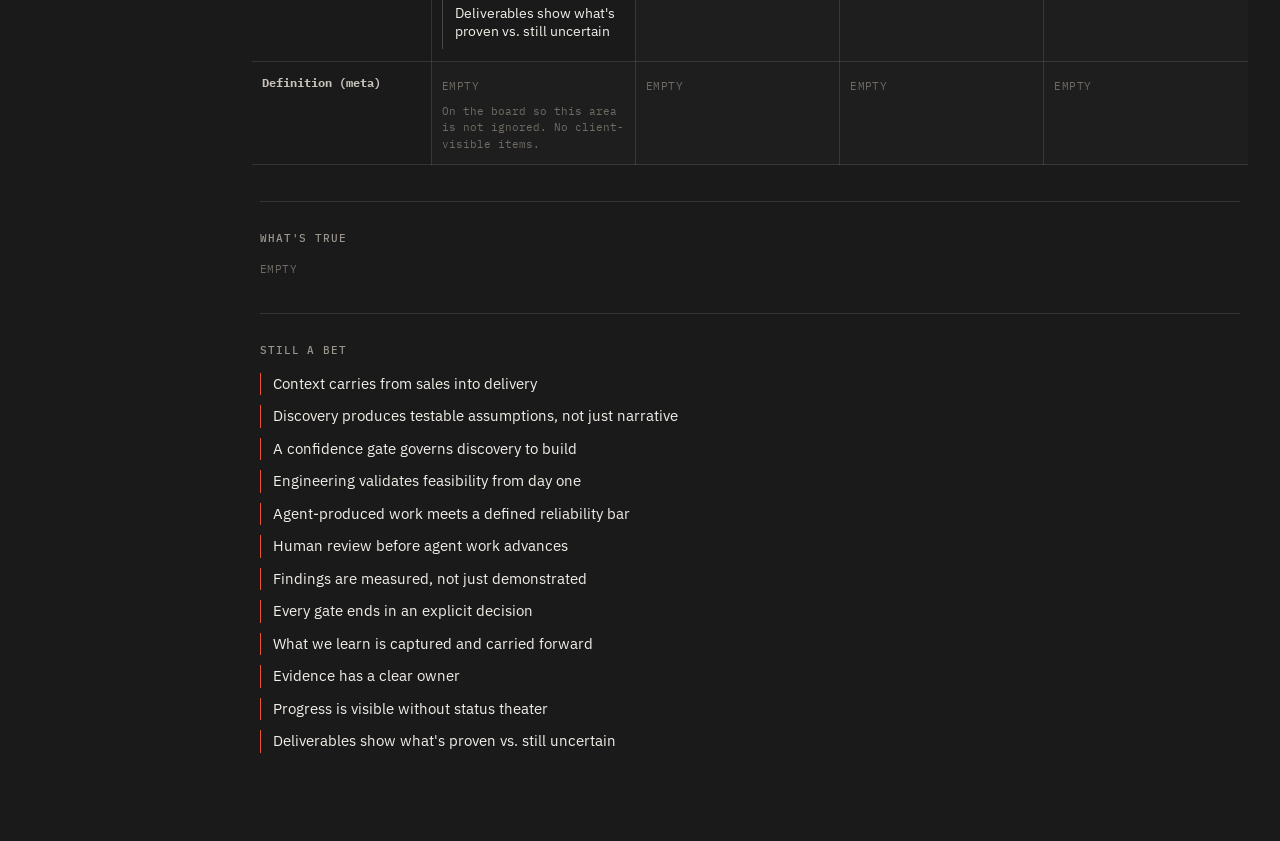
==== commit 7956ee69: "Add two-way links between the client board and the internal register. No access control yet — both s" ====
--- a/index.html
+++ b/index.html
@@ -103,6 +103,16 @@
       color: var(--ink-faint);
       max-width: 18ch;
     }
+    .nav__internal {
+      display: inline-block;
+      margin-top: 16px;
+      font-family: var(--font-mono);
+      font-size: 11px;
+      letter-spacing: 0.06em;
+      color: var(--ink-faint);
+      text-decoration: none;
+    }
+    .nav__internal:hover { color: var(--accent); }
 
     .stage {
       min-width: 0;
@@ -334,6 +344,13 @@
       .nav__note { display: none; }
       .nav__act { padding: 6px 10px; border-left: 0; border-bottom: 1px solid transparent; }
       .nav__act.is-active { border-left-color: transparent; border-bottom-color: var(--accent); }
+      .nav__internal {
+        position: fixed;
+        left: 20px;
+        bottom: 20px;
+        margin-top: 0;
+        z-index: 4;
+      }
       .stage { padding: 28px 20px 64px; }
       .split, .loop, .gate__list { grid-template-columns: 1fr; }
       .loop__stage { border-right: 0; border-bottom: 1px solid var(--rule); padding: 16px 0; }
@@ -348,6 +365,7 @@
       <button type="button" class="nav__act" data-view="change">When something changes</button>
       <button type="button" class="nav__act" data-view="lasts">What lasts</button>
       <p class="nav__note">Surface of sight. Confidence, not a timeline. Not a place to decide.</p>
+      <a class="nav__internal" href="internal/">internal</a>
     </nav>
 
     <main class="stage">
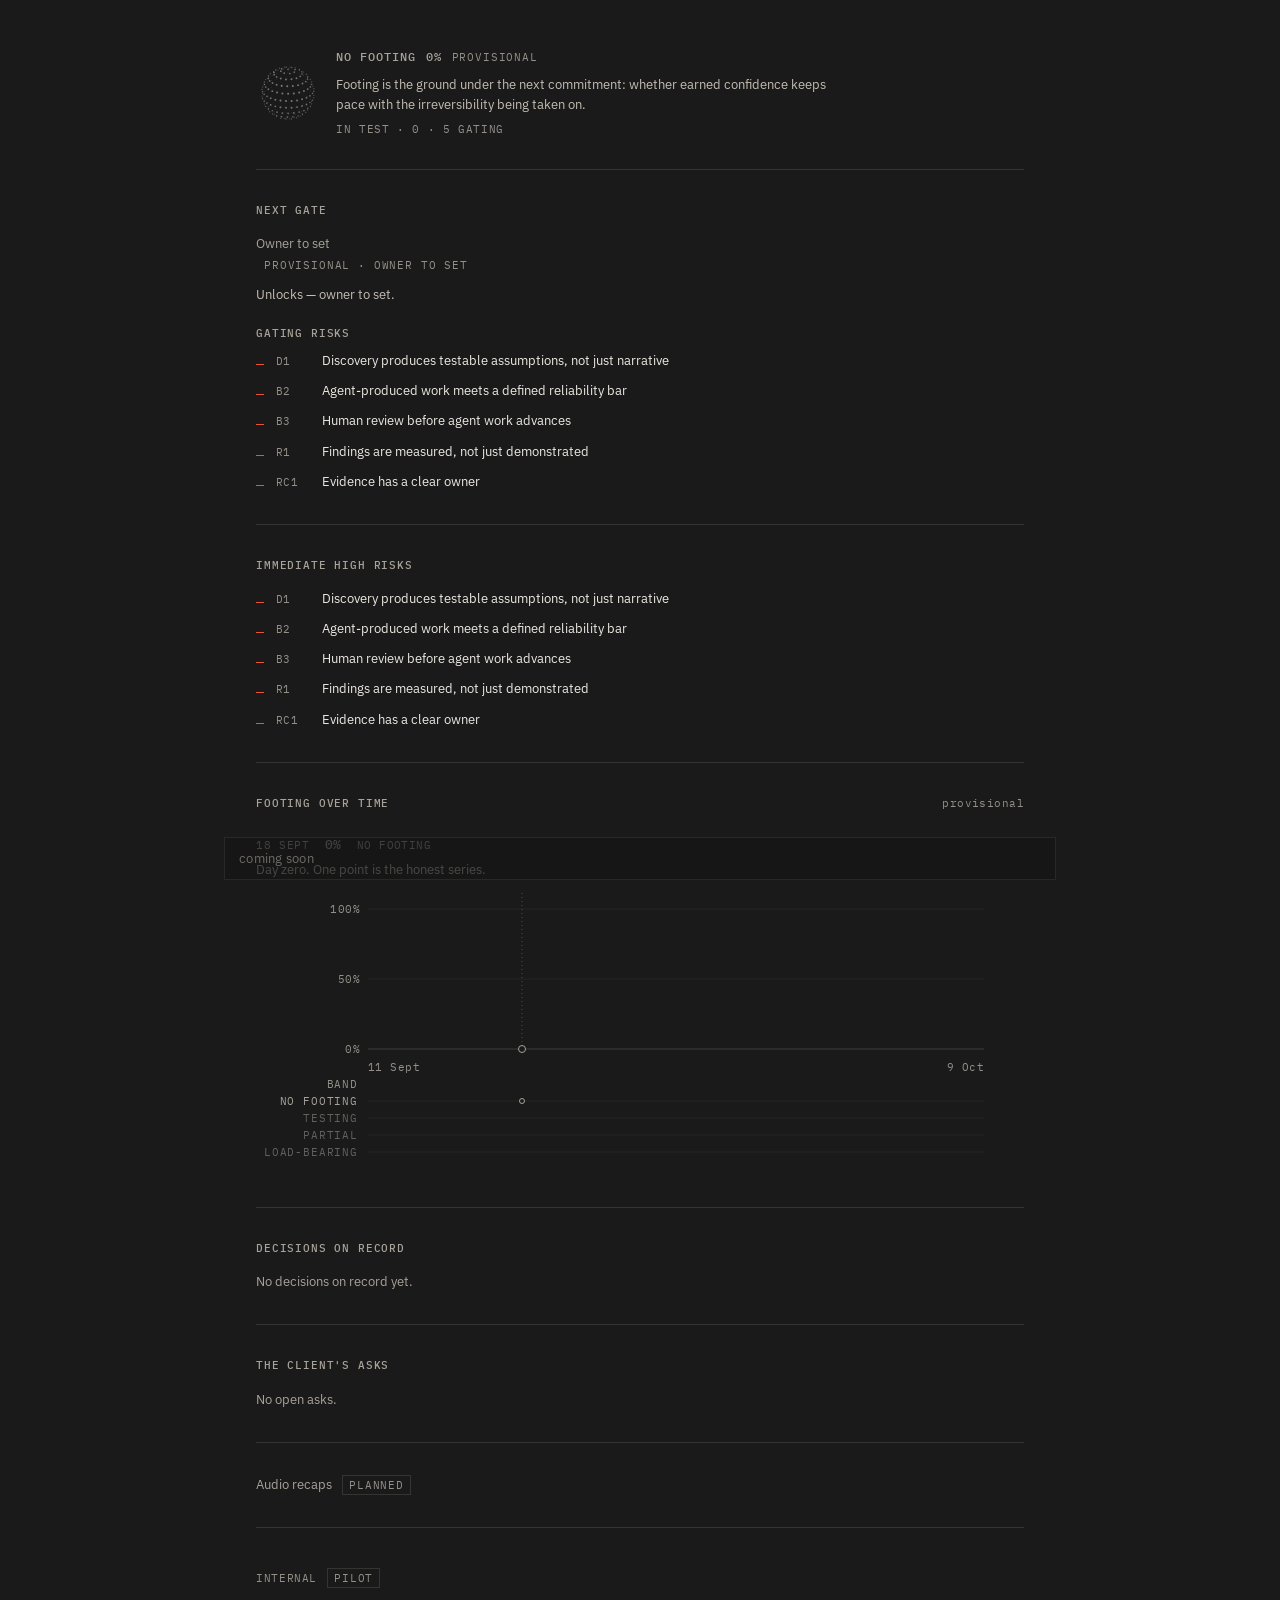
==== commit 9f7f414c: "Revise the client board into the quiet ESOA surface of sight. Strip the landing-page nav and display" ====
--- a/index.html
+++ b/index.html
@@ -3,715 +3,91 @@
 <head>
   <meta charset="utf-8">
   <meta name="viewport" content="width=device-width, initial-scale=1">
-  <title>ADLC · confidence</title>
+  <title>ADLC · footing</title>
   <meta name="color-scheme" content="dark">
-  <meta name="description" content="Client surface of sight. Confidence, not time. Not a decision layer.">
+  <meta name="description" content="Client surface of sight. Footing, not a decision layer.">
   <link rel="preconnect" href="https://fonts.googleapis.com">
   <link rel="preconnect" href="https://fonts.gstatic.com" crossorigin>
-  <link href="https://fonts.googleapis.com/css2?family=IBM+Plex+Mono:wght@400;500;600&family=IBM+Plex+Sans:wght@400;500;600&family=Newsreader:opsz,wght@6..72,400;6..72,500;6..72,600&display=swap" rel="stylesheet">
-  <style>
-    :root {
-      --ground: #1a1a1a;
-      --ink: #f2efe9;
-      --ink-soft: #c8c3ba;
-      --ink-muted: #9a958c;
-      --ink-faint: #6f6b64;
-      --rule: rgba(242, 239, 233, 0.12);
-      --rule-strong: rgba(242, 239, 233, 0.22);
-      --accent: #e75437;
-      --accent-deep: #f07a62;
-      --accent-wash: rgba(231, 84, 55, 0.12);
-      --font-sans: "IBM Plex Sans", system-ui, "Segoe UI", sans-serif;
-      --font-mono: "IBM Plex Mono", ui-monospace, "SF Mono", Menlo, Consolas, monospace;
-      --font-display: "Newsreader", "Times New Roman", serif;
-      --nav-w: 220px;
-      --ease: cubic-bezier(0.22, 0.61, 0.36, 1);
-      --dur: 220ms;
-    }
-    @media (prefers-reduced-motion: reduce) {
-      :root { --dur: 1ms; }
-    }
-    * { box-sizing: border-box; }
-    html, body { margin: 0; background: var(--ground); color: var(--ink); }
-    body {
-      font-family: var(--font-sans);
-      font-size: 15px;
-      line-height: 1.5;
-      -webkit-font-smoothing: antialiased;
-    }
-    button {
-      appearance: none;
-      background: none;
-      border: 0;
-      color: inherit;
-      font: inherit;
-      cursor: pointer;
-      text-align: left;
-    }
-    h1, h2, h3, p, ul { margin: 0; }
-    a { color: var(--accent); }
-    .sr-only {
-      position: absolute; width: 1px; height: 1px; padding: 0; margin: -1px;
-      overflow: hidden; clip: rect(0 0 0 0); white-space: nowrap; border: 0;
-    }
-    :focus-visible { outline: 2px solid var(--accent); outline-offset: 3px; }
+  <link href="https://fonts.googleapis.com/css2?family=IBM+Plex+Mono:wght@400;500;600&family=IBM+Plex+Sans:wght@400;500;600&display=swap" rel="stylesheet">
+  <link rel="stylesheet" href="assets/css/esoa.css">
+</head>
+<body data-conf="provisional">
+  <p class="banner" id="status-banner">Loading <code>data/register.csv</code>…</p>
 
-    .deck {
-      display: grid;
-      grid-template-columns: var(--nav-w) minmax(0, 1fr);
-      min-height: 100dvh;
-    }
-    .nav {
-      position: sticky;
-      top: 0;
-      align-self: start;
-      height: 100dvh;
-      padding: 40px 20px 32px 28px;
-      border-right: 1px solid var(--rule);
-      display: flex;
-      flex-direction: column;
-      gap: 4px;
-    }
-    .nav__stamp {
-      font-family: var(--font-mono);
-      font-size: 11px;
-      font-weight: 500;
-      letter-spacing: 0.08em;
-      text-transform: uppercase;
-      color: var(--ink-muted);
-      margin-bottom: 28px;
-    }
-    .nav__act {
-      padding: 7px 0 7px 14px;
-      border-left: 1px solid transparent;
-      color: var(--ink-faint);
-      font-size: 13.5px;
-      letter-spacing: -0.01em;
-      line-height: 1.35;
-      transition: color var(--dur) var(--ease), border-color var(--dur) var(--ease);
-    }
-    .nav__act:hover { color: var(--ink-soft); }
-    .nav__act.is-active {
-      color: var(--ink);
-      border-left-color: var(--accent);
-    }
-    .nav__note {
-      margin-top: auto;
-      font-family: var(--font-mono);
-      font-size: 11px;
-      line-height: 1.45;
-      color: var(--ink-faint);
-      max-width: 18ch;
-    }
-    .nav__internal {
-      display: inline-block;
-      margin-top: 16px;
-      font-family: var(--font-mono);
-      font-size: 11px;
-      letter-spacing: 0.06em;
-      color: var(--ink-faint);
-      text-decoration: none;
-    }
-    .nav__internal:hover { color: var(--accent); }
+  <main class="stage" id="app" hidden>
+    <section class="section" aria-label="Footing">
+      <div class="confidence">
+        <div class="confidence__orbs" aria-hidden="true">
+          <canvas class="orb" data-orb="working" data-orb-when="conf-steady" data-orb-size="64" width="64" height="64"></canvas>
+          <canvas class="orb" data-orb="listening" data-orb-when="conf-reassessing" data-orb-size="64" width="64" height="64"></canvas>
+          <canvas class="orb" data-orb="searching" data-orb-when="conf-provisional" data-orb-size="64" width="64" height="64"></canvas>
+          <canvas class="orb" data-orb="composing" data-orb-when="conf-rebuilding" data-orb-size="64" width="64" height="64"></canvas>
+        </div>
+        <div class="confidence__read">
+          <div class="reading" id="reading">
+            <span class="reading__band" id="reading-band">No footing</span>
+            <span class="reading__pct" id="reading-pct">0%</span>
+            <span class="reading__flag">provisional</span>
+          </div>
+          <p class="confidence__note">Footing is the ground under the next commitment: whether earned confidence keeps pace with the irreversibility being taken on.</p>
+          <p class="momentum" id="momentum">In test · 0</p>
+        </div>
+      </div>
+    </section>
 
-    .stage {
-      min-width: 0;
-      padding: 40px 40px 80px;
-    }
-    .kicker {
-      font-family: var(--font-mono);
-      font-size: 11px;
-      font-weight: 500;
-      letter-spacing: 0.08em;
-      text-transform: uppercase;
-      color: var(--ink-muted);
-      margin-bottom: 10px;
-    }
-    .display {
-      font-family: var(--font-display);
-      font-size: clamp(26px, 3.5vw, 38px);
-      font-weight: 400;
-      letter-spacing: -0.02em;
-      line-height: 1.2;
-      max-width: 22ch;
-    }
-    .lede {
-      margin-top: 12px;
-      color: var(--ink-soft);
-      max-width: 52ch;
-    }
+    <section class="section" aria-label="Next gate">
+      <h2 class="section__h">Next gate</h2>
+      <p class="gate__name is-unset" id="gate-name">Owner to set</p>
+      <span class="gate__meta">provisional · owner to set</span>
+      <p class="gate__unlocks" id="gate-unlocks">Unlocks — owner to set.</p>
+      <span class="label gate__k">Gating risks</span>
+      <ul class="risks" id="gate-risks"></ul>
+    </section>
 
-    .section {
-      padding: 28px 0 8px;
-      border-top: 1px solid var(--rule);
-      margin-top: 28px;
-    }
-    .section:first-of-type { border-top: 0; margin-top: 28px; padding-top: 0; }
-    .label {
-      font-family: var(--font-mono);
-      font-size: 11px;
-      font-weight: 500;
-      letter-spacing: 0.08em;
-      text-transform: uppercase;
-      color: var(--ink-muted);
-      margin-bottom: 14px;
-    }
-    .label.follow { margin-top: 28px; }
+    <section class="section" aria-label="Immediate high risks">
+      <h2 class="section__h">Immediate high risks</h2>
+      <ul class="risks" id="high-risks"></ul>
+    </section>
 
-    .gate {
-      margin-top: 8px;
-      padding: 0;
-    }
-    .gate__line {
-      font-family: var(--font-display);
-      font-size: clamp(22px, 2.8vw, 32px);
-      line-height: 1.3;
-      max-width: 28ch;
-    }
-    .gate__list {
-      list-style: none;
-      padding: 16px 0 0;
-      display: grid;
-      grid-template-columns: 1fr 1fr;
-      gap: 8px 28px;
-    }
-    .gate__list li {
-      color: var(--ink);
-      padding-left: 14px;
-      border-left: 1px solid var(--accent);
-      max-width: 62ch;
-    }
-    .gate__empty {
-      margin-top: 14px;
-      color: var(--ink-muted);
-      font-family: var(--font-mono);
-      font-size: 12px;
-    }
+    <section class="section" aria-label="Footing over time">
+      <div class="fig" id="figFooting" data-fig="footing"></div>
+    </section>
 
-    .meta {
-      display: flex;
-      flex-wrap: wrap;
-      gap: 8px 18px;
-      margin: 0 0 14px;
-      font-family: var(--font-mono);
-      font-size: 11px;
-      color: var(--ink-muted);
-    }
-    .meta strong { color: var(--ink-soft); font-weight: 500; }
+    <section class="section" aria-label="Decisions on record">
+      <h2 class="section__h">Decisions on record</h2>
+      <div class="log" id="decisions"></div>
+    </section>
 
-    .board-wrap { overflow: auto; margin: 0 -8px; }
-    .board {
-      width: 100%;
-      min-width: 860px;
-      border-collapse: collapse;
-    }
-    .board th, .board td {
-      border-bottom: 1px solid var(--rule);
-      border-right: 1px solid var(--rule);
-      vertical-align: top;
-      text-align: left;
-      padding: 12px 10px;
-    }
-    .board th:last-child, .board td:last-child { border-right: 0; }
-    .board thead th {
-      font-family: var(--font-mono);
-      font-size: 11px;
-      font-weight: 500;
-      letter-spacing: 0.06em;
-      text-transform: uppercase;
-      color: var(--ink-muted);
-      white-space: nowrap;
-      background: var(--ground);
-      position: sticky;
-      top: 0;
-      z-index: 1;
-    }
-    .board .area {
-      font-family: var(--font-mono);
-      font-size: 12px;
-      color: var(--ink-soft);
-      width: 18%;
-      min-width: 140px;
-      position: sticky;
-      left: 0;
-      background: var(--ground);
-    }
-    .board .lane { width: 20.5%; min-height: 72px; }
-    .board .lane--empty { background: rgba(242, 239, 233, 0.015); }
-    .items { list-style: none; padding: 0; display: flex; flex-direction: column; gap: 8px; }
-    .item {
-      padding: 8px 10px 8px 12px;
-      border-left: 1px solid var(--rule-strong);
-      color: var(--ink);
-      font-size: 13.5px;
-      line-height: 1.4;
-    }
-    .item--next { border-left-color: var(--accent); }
-    .empty-mark {
-      font-family: var(--font-mono);
-      font-size: 11px;
-      letter-spacing: 0.04em;
-      text-transform: uppercase;
-      color: var(--ink-faint);
-    }
-    .coverage-note {
-      font-family: var(--font-mono);
-      font-size: 11px;
-      color: var(--ink-faint);
-      margin-top: 6px;
-    }
+    <section class="section" aria-label="The client's asks">
+      <h2 class="section__h">The client's asks</h2>
+      <div class="asks-ledger" id="asks"></div>
+    </section>
 
-    .split {
-      display: grid;
-      grid-template-columns: 1fr 1fr;
-      gap: 24px 40px;
-    }
-    .truth-list, .bet-list, .parked-list {
-      list-style: none;
-      padding: 0;
-      display: flex;
-      flex-direction: column;
-      gap: 10px;
-    }
-    .truth-list li, .bet-list li, .parked-list li {
-      padding-left: 12px;
-      border-left: 1px solid var(--rule-strong);
-      max-width: 54ch;
-    }
-    .bet-list li { border-left-color: var(--accent); }
+    <section class="section" aria-label="Planned">
+      <p class="planned">
+        Audio recaps
+        <span class="planned__tag" aria-disabled="true">planned</span>
+      </p>
+    </section>
 
-    .loop {
-      display: grid;
-      grid-template-columns: repeat(5, minmax(0, 1fr));
-      gap: 0;
-      margin-top: 8px;
-    }
-    .loop__stage {
-      padding: 8px 16px 8px 0;
-      border-right: 1px solid var(--rule);
-    }
-    .loop__stage:last-child { border-right: 0; padding-right: 0; }
-    .loop__n {
-      font-family: var(--font-mono);
-      font-size: 11px;
-      color: var(--accent);
-      letter-spacing: 0.06em;
-      margin-bottom: 8px;
-    }
-    .loop__h {
-      font-family: var(--font-display);
-      font-size: 20px;
-      line-height: 1.25;
-      margin-bottom: 10px;
-    }
-    .loop__body {
-      color: var(--ink-soft);
-      font-size: 13.5px;
-    }
-    .loop__body ul {
-      list-style: none;
-      padding: 0;
-      display: flex;
-      flex-direction: column;
-      gap: 8px;
-    }
+    <!-- PILOT ONLY: in production, internal/ and this ESOA are separate,
+         access-controlled surfaces. This hop exists only to demonstrate
+         the register → ESOA trace during the pilot. Do not ship as the
+         production link between the two. -->
+    <p class="hop">
+      <a href="internal/">internal</a>
+      <span class="pilot">pilot</span>
+    </p>
+  </main>
 
-    .banner {
-      font-family: var(--font-mono);
-      font-size: 13px;
-      color: var(--ink-muted);
-      padding: 24px 0;
-    }
-    .banner.error { color: var(--accent); }
+  <!-- Disabled placeholder. No input handling, no API, no send.
+       Signpost for a later constrained reader — not a working feature. -->
+  <form class="chat-soon" aria-disabled="true" onsubmit="return false">
+    <label class="sr-only" for="chat-soon">Query</label>
+    <input id="chat-soon" type="text" disabled placeholder="coming soon" tabindex="-1" autocomplete="off">
+  </form>
 
-    @media (max-width: 900px) {
-      .deck { grid-template-columns: 1fr; }
-      .nav {
-        position: sticky;
-        top: 0;
-        z-index: 3;
-        height: auto;
-        flex-direction: row;
-        flex-wrap: wrap;
-        align-items: center;
-        gap: 4px 8px;
-        padding: 16px 20px;
-        background: var(--ground);
-        border-right: 0;
-        border-bottom: 1px solid var(--rule);
-      }
-      .nav__stamp { margin: 0 16px 0 0; }
-      .nav__note { display: none; }
-      .nav__act { padding: 6px 10px; border-left: 0; border-bottom: 1px solid transparent; }
-      .nav__act.is-active { border-left-color: transparent; border-bottom-color: var(--accent); }
-      .nav__internal {
-        position: fixed;
-        left: 20px;
-        bottom: 20px;
-        margin-top: 0;
-        z-index: 4;
-      }
-      .stage { padding: 28px 20px 64px; }
-      .split, .loop, .gate__list { grid-template-columns: 1fr; }
-      .loop__stage { border-right: 0; border-bottom: 1px solid var(--rule); padding: 16px 0; }
-    }
-  </style>
-</head>
-<body data-view="rest">
-  <div class="deck">
-    <nav class="nav" aria-label="Operational conditions">
-      <p class="nav__stamp">ADLC</p>
-      <button type="button" class="nav__act is-active" data-view="rest" aria-current="true">When nothing's on fire</button>
-      <button type="button" class="nav__act" data-view="change">When something changes</button>
-      <button type="button" class="nav__act" data-view="lasts">What lasts</button>
-      <p class="nav__note">Surface of sight. Confidence, not a timeline. Not a place to decide.</p>
-      <a class="nav__internal" href="internal/">internal</a>
-    </nav>
-
-    <main class="stage">
-      <p class="kicker">Confidence, not time</p>
-      <h1 class="display">Nothing is proven or committed yet.</h1>
-      <p class="lede">The board reads the register. It does not take input, capture a decision, or invent progress. Empty columns are the state.</p>
-
-      <div id="status-banner" class="banner">Loading <code>data/register.csv</code>…</div>
-      <div id="app" hidden>
-        <section class="section" id="gate-section" data-panel="rest">
-          <p class="label">The gate</p>
-          <div class="gate" id="gate">
-            <p class="gate__line" id="gate-headline">To justify the next increment of commitment, the ADLC must prove:</p>
-            <ul class="gate__list" id="gate-list"></ul>
-            <p class="gate__empty" id="gate-empty" hidden></p>
-          </div>
-        </section>
-
-        <section class="section" id="board-section" data-panel="rest">
-          <h2 class="label">Coverage · confidence axis</h2>
-          <div class="meta" id="meta"></div>
-          <div class="board-wrap">
-            <table class="board" id="board">
-              <thead>
-                <tr>
-                  <th scope="col">Area</th>
-                  <th scope="col">Unknown · mapped</th>
-                  <th scope="col">Being proven</th>
-                  <th scope="col">Proven</th>
-                  <th scope="col">Committed</th>
-                </tr>
-              </thead>
-              <tbody></tbody>
-            </table>
-          </div>
-        </section>
-
-        <section class="section" id="truth-section" data-panel="rest lasts">
-          <h2 class="label">What's true</h2>
-          <ul class="truth-list" id="truth-list"></ul>
-          <p class="empty-mark" id="truth-empty" hidden>empty</p>
-        </section>
-
-        <section class="section" id="bet-section" data-panel="rest">
-          <h2 class="label">Still a bet</h2>
-          <ul class="bet-list" id="bet-list"></ul>
-          <p class="empty-mark" id="bet-empty" hidden>empty</p>
-        </section>
-
-        <section class="section" id="loop-section" data-panel="change" hidden>
-          <h2 class="label">The change loop · the show, not a form</h2>
-          <div class="loop" id="loop">
-            <article class="loop__stage">
-              <p class="loop__n">01</p>
-              <h3 class="loop__h">A change</h3>
-              <div class="loop__body" id="loop-event"></div>
-            </article>
-            <article class="loop__stage">
-              <p class="loop__n">02</p>
-              <h3 class="loop__h">What's held as true</h3>
-              <div class="loop__body" id="loop-true"></div>
-            </article>
-            <article class="loop__stage">
-              <p class="loop__n">03</p>
-              <h3 class="loop__h">Must be proven next</h3>
-              <div class="loop__body" id="loop-next"></div>
-            </article>
-            <article class="loop__stage">
-              <p class="loop__n">04</p>
-              <h3 class="loop__h">The decision</h3>
-              <div class="loop__body" id="loop-decision"></div>
-            </article>
-            <article class="loop__stage">
-              <p class="loop__n">05</p>
-              <h3 class="loop__h">Who is informed</h3>
-              <div class="loop__body" id="loop-informed"></div>
-            </article>
-          </div>
-        </section>
-
-        <section class="section" id="lasts-section" data-panel="lasts" hidden>
-          <h2 class="label">Committed</h2>
-          <p class="empty-mark" id="committed-empty">empty</p>
-          <p class="coverage-note" id="committed-note">Nothing is Committed. That is the state, not a gap to fill.</p>
-          <h2 class="label follow">Parked · never a progress bar</h2>
-          <ul class="parked-list" id="parked-list"></ul>
-          <p class="empty-mark" id="parked-empty" hidden>empty</p>
-          <p class="coverage-note" id="parked-note"></p>
-        </section>
-      </div>
-    </main>
-  </div>
-
-  <script>
-    const SOURCE = "data/register.csv";
-    const CONTRACT_COLUMNS = [
-      "ID", "Area", "Risk", "Clarifying statement", "Type", "Collapse",
-      "Uncertainty", "Test effort", "Priority cue", "Status", "Client view", "Client label"
-    ];
-    const LANES = ["unknown", "proving", "proven", "committed"];
-    const LANE_FROM_STATUS = {
-      "Undefined": "unknown",
-      "In test": "proving",
-      "Validated": "proven",
-      "Committed": "committed",
-      "Parked": "parked"
-    };
-
-    const banner = document.getElementById("status-banner");
-    const app = document.getElementById("app");
-
-    function parseCSV(text) {
-      if (text.charCodeAt(0) === 0xFEFF) text = text.slice(1);
-      const rows = [];
-      let row = [];
-      let field = "";
-      let inQuotes = false;
-      for (let i = 0; i < text.length; i++) {
-        const c = text[i];
-        if (inQuotes) {
-          if (c === '"') {
-            if (text[i + 1] === '"') { field += '"'; i++; }
-            else inQuotes = false;
-          } else {
-            field += c;
-          }
-          continue;
-        }
-        if (c === '"') { inQuotes = true; continue; }
-        if (c === ",") { row.push(field); field = ""; continue; }
-        if (c === "\r") continue;
-        if (c === "\n") { row.push(field); rows.push(row); row = []; field = ""; continue; }
-        field += c;
-      }
-      if (field.length || row.length) {
-        row.push(field);
-        rows.push(row);
-      }
-      return rows.filter((r) => r.some((cell) => cell !== ""));
-    }
-
-    function derivedCue(row) {
-      const collapse = row["Collapse"];
-      const uncertainty = row["Uncertainty"];
-      const effort = row["Test effort"];
-      if (collapse === "High" && uncertainty === "High" && effort === "High") return "Cluster - decompose";
-      if (collapse === "High" && uncertainty === "High") return "Attack first";
-      return row["Priority cue"];
-    }
-
-    function laneFor(status) {
-      return LANE_FROM_STATUS[status] || "unknown";
-    }
-
-    function escapeHtml(s) {
-      return String(s)
-        .replace(/&/g, "&amp;")
-        .replace(/</g, "&lt;")
-        .replace(/>/g, "&gt;")
-        .replace(/"/g, "&quot;");
-    }
-
-    function itemMarkup(rec, extraClass) {
-      const label = rec["Client label"];
-      const cls = "item" + (extraClass ? " " + extraClass : "");
-      const body = label === "" ? "<span class=\"empty-mark\">no client label in register</span>" : escapeHtml(label);
-      return "<li class=\"" + cls + "\" data-client-item data-id=\"" + escapeHtml(rec["ID"] || "") + "\">" + body + "</li>";
-    }
-
-    function setView(view) {
-      document.body.setAttribute("data-view", view);
-      document.querySelectorAll(".nav__act").forEach((btn) => {
-        const on = btn.getAttribute("data-view") === view;
-        btn.classList.toggle("is-active", on);
-        if (on) btn.setAttribute("aria-current", "true");
-        else btn.removeAttribute("aria-current");
-      });
-      document.querySelectorAll("[data-panel]").forEach((el) => {
-        const panels = (el.getAttribute("data-panel") || "").split(/\s+/);
-        el.hidden = panels.indexOf(view) === -1;
-      });
-      const wantHash = view === "rest" ? "" : view === "change" ? "#in-change" : "#what-lasts";
-      if (location.hash !== wantHash) {
-        history.replaceState(null, "", location.pathname + location.search + wantHash);
-      }
-    }
-
-    function viewFromHash() {
-      const h = location.hash;
-      if (h === "#in-change") return "change";
-      if (h === "#what-lasts") return "lasts";
-      return "rest";
-    }
-
-    document.querySelectorAll(".nav__act").forEach((btn) => {
-      btn.addEventListener("click", () => setView(btn.getAttribute("data-view")));
-    });
-    window.addEventListener("hashchange", () => setView(viewFromHash()));
-    setView(viewFromHash());
-
-    function fail(message) {
-      banner.hidden = false;
-      banner.className = "banner error";
-      banner.textContent = message;
-    }
-
-    fetch(SOURCE)
-      .then((res) => {
-        if (!res.ok) throw new Error("HTTP " + res.status + " fetching " + SOURCE);
-        return res.text();
-      })
-      .then((text) => {
-        const rows = parseCSV(text);
-        if (!rows.length) throw new Error("Register parsed to zero rows.");
-        const headers = rows[0];
-        const missingCols = CONTRACT_COLUMNS.filter((c) => !headers.includes(c));
-        if (missingCols.length) {
-          throw new Error("Register missing contracted columns: " + missingCols.join(", "));
-        }
-        const records = rows.slice(1).map((cells, index) => {
-          const rec = { __index: index };
-          headers.forEach((h, i) => { rec[h] = cells[i] ?? ""; });
-          rec.__cue = derivedCue(rec);
-          rec.__lane = laneFor(rec["Status"]);
-          return rec;
-        });
-
-        const areas = [];
-        for (const rec of records) {
-          if (rec["Area"] && !areas.includes(rec["Area"])) areas.push(rec["Area"]);
-        }
-
-        const client = records.filter((r) => r["Client view"] === "Y");
-        const proving = client.filter((r) => r["Status"] === "In test");
-        const attack = client.filter((r) => r.__cue === "Attack first");
-        const gateItems = proving.length ? proving : attack;
-        const truth = client.filter((r) => r["Status"] === "Validated" || r["Status"] === "Committed");
-        const bets = client.filter((r) => r["Status"] === "Undefined" || r["Status"] === "In test");
-        const parked = client.filter((r) => r["Status"] === "Parked");
-        const nextIds = new Set(gateItems.map((r) => r["ID"]));
-
-        const gateList = document.getElementById("gate-list");
-        const gateEmpty = document.getElementById("gate-empty");
-        if (gateItems.length) {
-          gateList.innerHTML = gateItems.map((r) => {
-            const label = r["Client label"] === "" ? "no client label in register" : escapeHtml(r["Client label"]);
-            return "<li data-id=\"" + escapeHtml(r["ID"] || "") + "\">" + label + "</li>";
-          }).join("");
-        } else {
-          gateList.innerHTML = "";
-          gateEmpty.hidden = false;
-          gateEmpty.textContent = "Nothing is in Being proven, and no next items are marked in the register.";
-        }
-
-        document.getElementById("meta").innerHTML =
-          "<span>Source <strong>" + escapeHtml(SOURCE) + "</strong></span>" +
-          "<span>Client-visible <strong id=\"client-count\">" + client.length + "</strong></span>" +
-          "<span>Areas on the board <strong id=\"area-count\">" + areas.length + "</strong></span>" +
-          "<span>Proven <strong id=\"proven-count\">" + client.filter((r) => r.__lane === "proven").length + "</strong></span>" +
-          "<span>Committed <strong id=\"committed-count\">" + client.filter((r) => r.__lane === "committed").length + "</strong></span>";
-
-        const tbody = document.querySelector("#board tbody");
-        tbody.innerHTML = areas.map((area) => {
-          const inArea = client.filter((r) => r["Area"] === area && r.__lane !== "parked");
-          const byLane = {};
-          for (const lane of LANES) byLane[lane] = inArea.filter((r) => r.__lane === lane);
-          const cells = LANES.map((lane) => {
-            const items = byLane[lane];
-            const extra = lane === "unknown" || lane === "proving"
-              ? (rec) => nextIds.has(rec["ID"]) ? "item--next" : ""
-              : () => "";
-            let inner;
-            if (items.length) {
-              inner = "<ul class=\"items\">" + items.map((r) => itemMarkup(r, extra(r))).join("") + "</ul>";
-            } else if (inArea.length === 0 && lane === "unknown") {
-              inner = "<span class=\"empty-mark\">empty</span><p class=\"coverage-note\">On the board so this area is not ignored. No client-visible items.</p>";
-            } else {
-              inner = "<span class=\"empty-mark\">empty</span>";
-            }
-            const emptyClass = items.length ? "" : " lane--empty";
-            return "<td class=\"lane" + emptyClass + "\" data-lane=\"" + lane + "\">" + inner + "</td>";
-          }).join("");
-          return "<tr data-area=\"" + escapeHtml(area) + "\"><th scope=\"row\" class=\"area\">" + escapeHtml(area) + "</th>" + cells + "</tr>";
-        }).join("");
-
-        const truthList = document.getElementById("truth-list");
-        const truthEmpty = document.getElementById("truth-empty");
-        if (truth.length) {
-          truthList.innerHTML = truth.map((r) => "<li data-id=\"" + escapeHtml(r["ID"] || "") + "\">" + escapeHtml(r["Client label"]) + "</li>").join("");
-        } else {
-          truthEmpty.hidden = false;
-        }
-
-        const betList = document.getElementById("bet-list");
-        const betEmpty = document.getElementById("bet-empty");
-        if (bets.length) {
-          betList.innerHTML = bets.map((r) => "<li data-id=\"" + escapeHtml(r["ID"] || "") + "\">" + escapeHtml(r["Client label"]) + "</li>").join("");
-        } else {
-          betEmpty.hidden = false;
-        }
-
-        document.getElementById("loop-event").innerHTML =
-          "<p>No change event is on this surface. The register is read here; nothing is taken in.</p>";
-        document.getElementById("loop-true").innerHTML = truth.length
-          ? "<ul>" + truth.map((r) => "<li data-id=\"" + escapeHtml(r["ID"] || "") + "\">" + escapeHtml(r["Client label"]) + "</li>").join("") + "</ul>"
-          : "<p class=\"empty-mark\">empty</p><p>Nothing is Proven or Committed yet. That is the state, not a gap to fill.</p>";
-        document.getElementById("loop-next").innerHTML = gateItems.length
-          ? "<ul>" + gateItems.map((r) => "<li data-id=\"" + escapeHtml(r["ID"] || "") + "\">" + escapeHtml(r["Client label"]) + "</li>").join("") + "</ul>"
-          : "<p class=\"empty-mark\">empty</p>";
-        document.getElementById("loop-decision").innerHTML =
-          "<p>No decision is captured here. This is sight, not action.</p>";
-        document.getElementById("loop-informed").innerHTML =
-          "<p>Whoever can see this board. There is no dispatch layer.</p>";
-
-        const committedNote = document.getElementById("committed-note");
-        const committedEmpty = document.getElementById("committed-empty");
-        const committedCount = client.filter((r) => r.__lane === "committed").length;
-        if (committedCount) {
-          committedEmpty.hidden = true;
-          committedNote.textContent = "";
-        } else {
-          committedEmpty.hidden = false;
-          committedNote.textContent = "Nothing is Committed. That is the state, not a gap to fill.";
-        }
-
-        const parkedList = document.getElementById("parked-list");
-        const parkedEmpty = document.getElementById("parked-empty");
-        const parkedNote = document.getElementById("parked-note");
-        if (parked.length) {
-          parkedList.innerHTML = parked.map((r) => {
-            const label = r["Client label"] === "" ? "no client label in register" : escapeHtml(r["Client label"]);
-            return "<li class=\"item\" data-client-item data-id=\"" + escapeHtml(r["ID"] || "") + "\" data-lane=\"parked\">" +
-              label + "<p class=\"coverage-note\">Parked. The register has no client-facing reason; none is invented.</p></li>";
-          }).join("");
-        } else {
-          parkedEmpty.hidden = false;
-          parkedNote.textContent = "None parked. A parked item appears here with a reason — never on the confidence axis as fake progress.";
-        }
-
-        banner.hidden = true;
-        app.hidden = false;
-        setView(viewFromHash());
-      })
-      .catch((err) => {
-        fail("Could not load " + SOURCE + " same-origin. Serve the repo root over HTTP. " + err.message);
-      });
-  </script>
+  <script type="module" src="assets/js/orbs.js"></script>
+  <script type="module" src="assets/js/esoa.js"></script>
 </body>
 </html>
--- a/assets/css/esoa.css
+++ b/assets/css/esoa.css
@@ -0,0 +1,522 @@
+/* Quiet client ESOA. IBM Plex only. No serif. No nav. One column. */
+
+:root {
+  --ground: #1A1A1A;
+  --ink: #EDEAE4;
+  --ink-soft: #C4BEB4;
+  --ink-muted: #A8A39A;
+  --ink-faint: #949089;
+  --rule: rgba(237, 234, 228, 0.12);
+  --rule-strong: rgba(237, 234, 228, 0.22);
+  --accent: #E75437;
+  --accent-deep: #F07A62;
+  --accent-wash: rgba(231, 84, 55, 0.10);
+  --s1: 8px;
+  --s2: 16px;
+  --s3: 24px;
+  --s4: 32px;
+  --s5: 40px;
+  --s6: 48px;
+  --s8: 64px;
+  --font-sans: "IBM Plex Sans", system-ui, -apple-system, "Segoe UI", sans-serif;
+  --font-mono: "IBM Plex Mono", ui-monospace, "SF Mono", Menlo, Consolas, monospace;
+  --track-label: 0.08em;
+  --ease: cubic-bezier(0.22, 0.61, 0.36, 1);
+  --dur: 280ms;
+  --measure: 62ch;
+}
+
+@media (prefers-reduced-motion: reduce) {
+  :root { --dur: 1ms; }
+}
+
+*, *::before, *::after { box-sizing: border-box; }
+
+html, body { margin: 0; background: var(--ground); color: var(--ink); }
+
+body {
+  font-family: var(--font-sans);
+  font-size: 13px;
+  line-height: 1.55;
+  -webkit-font-smoothing: antialiased;
+  text-rendering: optimizeLegibility;
+}
+
+h1, h2, h3, p, ul { margin: 0; }
+ul { list-style: none; padding: 0; }
+a { color: var(--accent); }
+:focus-visible { outline: 2px solid var(--accent); outline-offset: 3px; }
+
+.sr-only {
+  position: absolute;
+  width: 1px;
+  height: 1px;
+  padding: 0;
+  margin: -1px;
+  overflow: hidden;
+  clip: rect(0 0 0 0);
+  white-space: nowrap;
+  border: 0;
+}
+
+.label {
+  font-family: var(--font-mono);
+  font-size: 10.5px;
+  font-weight: 500;
+  letter-spacing: var(--track-label);
+  text-transform: uppercase;
+  color: var(--ink-muted);
+}
+
+.muted { color: var(--ink-muted); }
+.faint { color: var(--ink-faint); }
+
+.banner {
+  max-width: 52rem;
+  margin: 40px auto;
+  padding: 0 32px;
+  font-family: var(--font-mono);
+  font-size: 11px;
+  color: var(--ink-muted);
+}
+.banner.error { color: var(--accent); }
+
+.stage {
+  max-width: 52rem;
+  margin: 0 auto;
+  padding: 48px 32px 180px;
+}
+
+.section {
+  padding: 32px 0;
+  border-bottom: 1px solid var(--rule);
+}
+.section:first-child { padding-top: 0; }
+
+.section__h {
+  font-family: var(--font-mono);
+  font-size: 10.5px;
+  font-weight: 500;
+  letter-spacing: var(--track-label);
+  text-transform: uppercase;
+  color: var(--ink-muted);
+  margin-bottom: 16px;
+}
+
+.empty {
+  font-size: 13px;
+  color: var(--ink-muted);
+}
+
+/* ── Orb + Footing ── */
+
+.confidence {
+  display: flex;
+  align-items: center;
+  gap: 16px;
+}
+
+.confidence__orbs {
+  flex: none;
+  width: 64px;
+  height: 64px;
+  position: relative;
+}
+
+.orb {
+  display: block;
+  flex: none;
+  width: 20px;
+  height: 20px;
+}
+
+.confidence__orbs .orb {
+  position: absolute;
+  inset: 0;
+  width: 64px;
+  height: 64px;
+  opacity: 0;
+  transition: opacity var(--dur) var(--ease);
+}
+
+body[data-conf="steady"] .orb[data-orb-when="conf-steady"],
+body[data-conf="reassessing"] .orb[data-orb-when="conf-reassessing"],
+body[data-conf="provisional"] .orb[data-orb-when="conf-provisional"],
+body[data-conf="rebuilding"] .orb[data-orb-when="conf-rebuilding"] { opacity: 1; }
+
+.confidence__read { min-width: 0; }
+
+.reading {
+  display: flex;
+  align-items: baseline;
+  gap: 10px;
+  flex-wrap: wrap;
+}
+
+.reading__band,
+.reading__pct {
+  font-family: var(--font-mono);
+  font-size: 12px;
+  font-weight: 500;
+  letter-spacing: 0.08em;
+  text-transform: uppercase;
+  color: var(--ink-muted);
+}
+
+.reading.is-loadbearing .reading__band,
+.reading.is-loadbearing .reading__pct {
+  color: var(--accent);
+}
+
+.reading__flag {
+  font-family: var(--font-mono);
+  font-size: 10.5px;
+  letter-spacing: 0.08em;
+  text-transform: uppercase;
+  color: var(--ink-faint);
+}
+
+.confidence__note {
+  margin-top: 8px;
+  font-size: 13px;
+  color: var(--ink-soft);
+  max-width: var(--measure);
+}
+
+.momentum {
+  margin-top: 6px;
+  font-family: var(--font-mono);
+  font-size: 10.5px;
+  letter-spacing: 0.06em;
+  text-transform: uppercase;
+  color: var(--ink-faint);
+}
+
+/* ── Next gate ── */
+
+.gate__name {
+  font-size: 13px;
+  color: var(--ink);
+}
+
+.gate__name.is-unset {
+  color: var(--ink-muted);
+}
+
+.gate__meta {
+  display: inline-block;
+  margin-left: 8px;
+  font-family: var(--font-mono);
+  font-size: 10.5px;
+  letter-spacing: 0.08em;
+  text-transform: uppercase;
+  color: var(--ink-faint);
+}
+
+.gate__unlocks {
+  margin-top: 10px;
+  font-size: 13px;
+  color: var(--ink-soft);
+  max-width: var(--measure);
+}
+
+.gate__k {
+  display: block;
+  margin-top: 20px;
+  margin-bottom: 10px;
+}
+
+.risks {
+  display: flex;
+  flex-direction: column;
+  gap: 10px;
+}
+
+.risk {
+  display: flex;
+  align-items: baseline;
+  gap: 12px;
+  font-size: 13px;
+  color: var(--ink);
+  max-width: var(--measure);
+}
+
+.risk__tick {
+  flex: none;
+  width: 8px;
+  height: 1px;
+  margin-top: 0.55em;
+  background: var(--accent);
+}
+
+.risk__id {
+  flex: none;
+  width: 3.2em;
+  font-family: var(--font-mono);
+  font-size: 10.5px;
+  letter-spacing: 0.04em;
+  text-transform: uppercase;
+  color: var(--ink-faint);
+}
+
+/* ── Figure (reused ESOA chart language) ── */
+
+.fig__head {
+  display: flex;
+  align-items: baseline;
+  justify-content: space-between;
+  gap: 16px;
+  flex-wrap: wrap;
+  padding-bottom: 8px;
+}
+
+.fig__k {
+  font-family: var(--font-mono);
+  font-size: 10.5px;
+  font-weight: 500;
+  letter-spacing: var(--track-label);
+  text-transform: uppercase;
+  color: var(--ink-muted);
+}
+
+.fig__src {
+  font-family: var(--font-mono);
+  font-size: 10.5px;
+  letter-spacing: 0.04em;
+  color: var(--ink-faint);
+}
+
+.fig__note {
+  margin-top: 16px;
+  min-height: 48px;
+}
+
+.fig__noteline {
+  display: flex;
+  align-items: baseline;
+  gap: 16px;
+  flex-wrap: wrap;
+}
+
+.fig__when {
+  font-family: var(--font-mono);
+  font-size: 10.5px;
+  letter-spacing: 0.06em;
+  text-transform: uppercase;
+  color: var(--ink-muted);
+}
+
+.fig__figure {
+  font-family: var(--font-mono);
+  font-size: 13px;
+  font-weight: 500;
+  font-variant-numeric: tabular-nums;
+  letter-spacing: -0.02em;
+  color: var(--ink-muted);
+}
+
+.fig__figure.is-loadbearing { color: var(--accent); }
+
+.fig__spread {
+  font-family: var(--font-mono);
+  font-size: 10.5px;
+  letter-spacing: 0.04em;
+  text-transform: uppercase;
+  color: var(--ink-muted);
+}
+
+.fig__moved {
+  margin: 6px 0 0;
+  font-size: 13px;
+  line-height: 1.45;
+  color: var(--ink-soft);
+  max-width: var(--measure);
+}
+
+.fig__svg {
+  display: block;
+  width: 100%;
+  overflow: visible;
+  outline: none;
+}
+
+.fig__svg:focus-visible {
+  outline: 1px solid var(--rule-strong);
+  outline-offset: 4px;
+}
+
+.fig__band { fill: rgba(237, 234, 228, 0.07); stroke: none; }
+.fig__edge {
+  fill: none;
+  stroke: var(--rule-strong);
+  stroke-width: 1;
+  vector-effect: non-scaling-stroke;
+}
+.fig__grid {
+  stroke: rgba(237, 234, 228, 0.05);
+  stroke-width: 1;
+  vector-effect: non-scaling-stroke;
+}
+.fig__axis {
+  stroke: var(--rule);
+  stroke-width: 1;
+  vector-effect: non-scaling-stroke;
+}
+.fig__today {
+  stroke: var(--rule-strong);
+  stroke-width: 1;
+  stroke-dasharray: 1 3;
+}
+.fig__tick,
+.fig__date {
+  font-family: var(--font-mono);
+  font-size: 10.5px;
+  letter-spacing: 0.04em;
+  fill: var(--ink-faint);
+}
+.fig__rowhead,
+.fig__rowlabel {
+  font-family: var(--font-mono);
+  font-size: 10.5px;
+  letter-spacing: 0.08em;
+  text-transform: uppercase;
+  fill: var(--ink-faint);
+}
+.fig__rowlabel { fill: rgba(237, 234, 228, 0.34); }
+.fig__rowlabel.is-active { fill: var(--ink-muted); }
+.fig__rowlabel.is-open { fill: var(--accent-deep); }
+.fig__rowline {
+  stroke: rgba(237, 234, 228, 0.05);
+  stroke-width: 1;
+  vector-effect: non-scaling-stroke;
+}
+.fig__step {
+  fill: none;
+  stroke: var(--ink-muted);
+  stroke-width: 1;
+  vector-effect: non-scaling-stroke;
+}
+.fig__stepdot {
+  fill: var(--ground);
+  stroke: var(--ink-muted);
+  stroke-width: 1;
+  vector-effect: non-scaling-stroke;
+}
+.fig__dot {
+  fill: var(--ground);
+  stroke: var(--rule-strong);
+  stroke-width: 1;
+}
+.fig__dot--held { stroke: var(--ink-muted); }
+.fig__hit { fill: transparent; cursor: pointer; }
+
+/* ── Decisions / asks ── */
+
+.log__row,
+.asks__row {
+  padding: 16px;
+  border: 1px solid var(--rule);
+}
+
+.log__line,
+.asks__line {
+  display: flex;
+  align-items: baseline;
+  gap: 16px;
+  flex-wrap: wrap;
+}
+
+.log__when {
+  flex: none;
+  width: 72px;
+  font-family: var(--font-mono);
+  font-size: 10.5px;
+  letter-spacing: 0.04em;
+  text-transform: uppercase;
+  color: var(--ink-faint);
+}
+
+.log__what,
+.asks__text {
+  flex: 1 1 24ch;
+  font-size: 13px;
+  color: var(--ink-soft);
+}
+
+.log__src,
+.asks__came {
+  margin: 4px 0 0;
+  font-family: var(--font-mono);
+  font-size: 10.5px;
+  letter-spacing: 0.04em;
+  color: var(--ink-faint);
+}
+
+/* ── Planned / hop ── */
+
+.planned {
+  display: flex;
+  align-items: baseline;
+  gap: 10px;
+  font-size: 13px;
+  color: var(--ink-muted);
+}
+
+.planned__tag,
+.pilot {
+  font-family: var(--font-mono);
+  font-size: 10.5px;
+  letter-spacing: 0.08em;
+  text-transform: uppercase;
+  color: var(--ink-faint);
+  border: 1px solid var(--rule);
+  padding: 1px 6px;
+}
+
+.hop {
+  display: flex;
+  align-items: baseline;
+  gap: 10px;
+  margin-top: 40px;
+}
+
+.hop a {
+  font-family: var(--font-mono);
+  font-size: 10.5px;
+  letter-spacing: 0.06em;
+  text-transform: uppercase;
+  color: var(--ink-faint);
+  text-decoration: none;
+}
+
+.hop a:hover { color: var(--accent); }
+
+/* ── Disabled chat (signpost only) ── */
+
+.chat-soon {
+  position: fixed;
+  left: 50%;
+  bottom: 20px;
+  transform: translateX(-50%);
+  z-index: 20;
+  width: min(52rem, calc(100% - 32px));
+  pointer-events: none;
+}
+
+.chat-soon input {
+  width: 100%;
+  appearance: none;
+  background: #161616;
+  color: var(--ink-faint);
+  border: 1px solid var(--rule);
+  padding: 12px 14px;
+  font-family: var(--font-sans);
+  font-size: 13px;
+  cursor: not-allowed;
+  opacity: 0.7;
+}
+
+.chat-soon input::placeholder {
+  color: var(--ink-faint);
+  letter-spacing: 0.02em;
+}
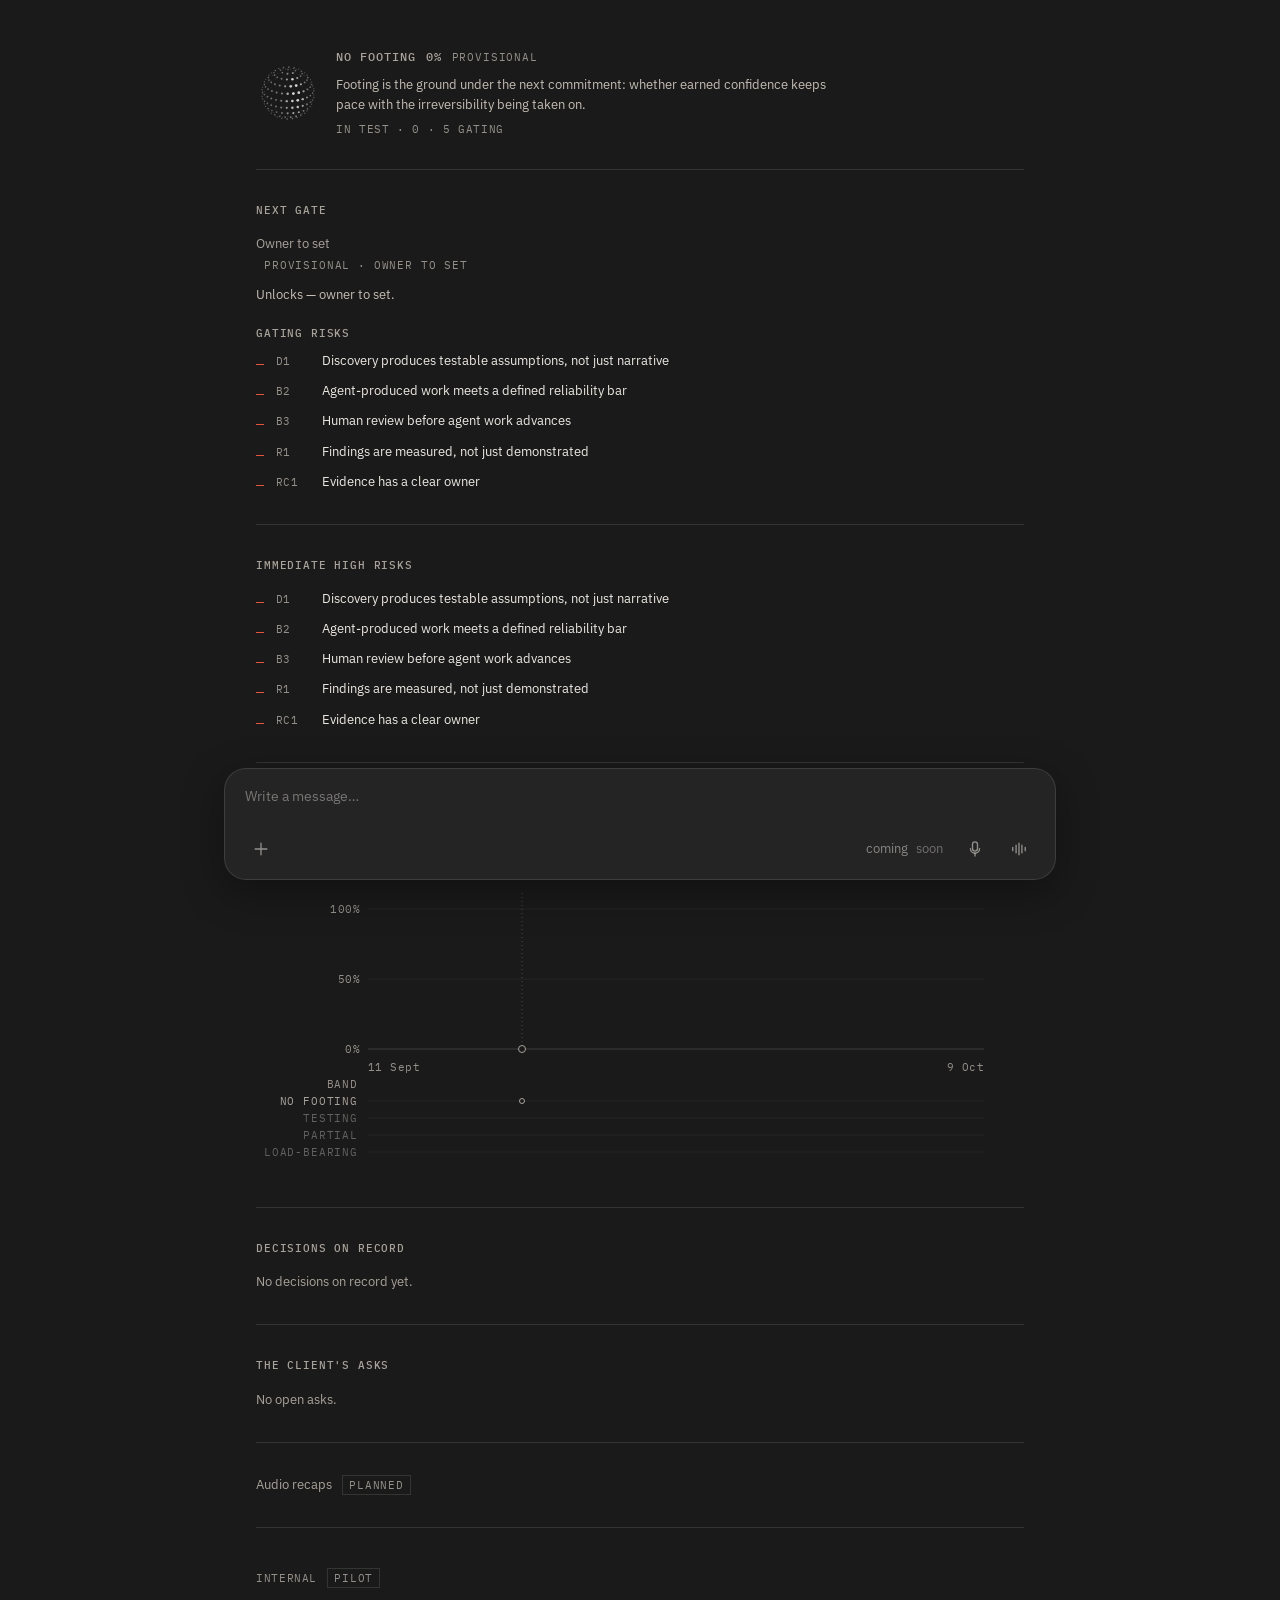
==== commit 7d138109: "Give the coming-soon chat the composer chrome, still inert. Match the rounded field, plus, and voice" ====
--- a/index.html
+++ b/index.html
@@ -81,11 +81,35 @@
   </main>
 
   <!-- Disabled placeholder. No input handling, no API, no send.
-       Signpost for a later constrained reader — not a working feature. -->
-  <form class="chat-soon" aria-disabled="true" onsubmit="return false">
-    <label class="sr-only" for="chat-soon">Query</label>
-    <input id="chat-soon" type="text" disabled placeholder="coming soon" tabindex="-1" autocomplete="off">
-  </form>
+       Signpost for a later constrained reader — not a working feature.
+       Chrome mimics a composer (plus / mic / voice); nothing is wired. -->
+  <div class="chat-soon" role="note" aria-disabled="true" aria-label="Query coming soon">
+    <p class="chat-soon__prompt">Write a message…</p>
+    <div class="chat-soon__bar">
+      <button type="button" class="chat-soon__icon" disabled tabindex="-1" aria-label="Attach">
+        <svg viewBox="0 0 24 24" aria-hidden="true">
+          <path d="M12 5v14M5 12h14" fill="none" stroke="currentColor" stroke-width="1.6" stroke-linecap="round"/>
+        </svg>
+      </button>
+      <span class="chat-soon__grow"></span>
+      <span class="chat-soon__picks" aria-hidden="true">
+        <span>coming</span>
+        <span>soon</span>
+      </span>
+      <button type="button" class="chat-soon__icon" disabled tabindex="-1" aria-label="Voice">
+        <svg viewBox="0 0 24 24" aria-hidden="true">
+          <rect x="9" y="3.5" width="6" height="11" rx="3" fill="none" stroke="currentColor" stroke-width="1.6"/>
+          <path d="M6.5 11.5a5.5 5.5 0 0 0 11 0" fill="none" stroke="currentColor" stroke-width="1.6" stroke-linecap="round"/>
+          <path d="M12 17v3.5" fill="none" stroke="currentColor" stroke-width="1.6" stroke-linecap="round"/>
+        </svg>
+      </button>
+      <button type="button" class="chat-soon__icon" disabled tabindex="-1" aria-label="Dictation">
+        <svg viewBox="0 0 24 24" aria-hidden="true">
+          <path d="M4.5 10v4M8.5 7.5v9M12 5v14M15.5 7.5v9M19.5 10v4" fill="none" stroke="currentColor" stroke-width="1.6" stroke-linecap="round"/>
+        </svg>
+      </button>
+    </div>
+  </div>
 
   <script type="module" src="assets/js/orbs.js"></script>
   <script type="module" src="assets/js/esoa.js"></script>
--- a/assets/css/esoa.css
+++ b/assets/css/esoa.css
@@ -84,7 +84,7 @@
 .stage {
   max-width: 52rem;
   margin: 0 auto;
-  padding: 48px 32px 180px;
+  padding: 48px 32px 220px;
 }
 
 .section {
@@ -491,7 +491,8 @@
 
 .hop a:hover { color: var(--accent); }
 
-/* ── Disabled chat (signpost only) ── */
+/* ── Disabled chat (signpost only) ──
+   Composer chrome, not a working input. Nothing is wired. */
 
 .chat-soon {
   position: fixed;
@@ -500,23 +501,66 @@
   transform: translateX(-50%);
   z-index: 20;
   width: min(52rem, calc(100% - 32px));
+  min-height: 112px;
+  display: flex;
+  flex-direction: column;
+  justify-content: space-between;
+  gap: 22px;
+  padding: 18px 20px 14px;
+  background: #242424;
+  color: var(--ink-faint);
+  border: 1px solid rgba(237, 234, 228, 0.12);
+  border-radius: 22px;
+  box-shadow: 0 12px 40px rgba(0, 0, 0, 0.35);
   pointer-events: none;
-}
-
-.chat-soon input {
-  width: 100%;
+  cursor: not-allowed;
+}
+
+.chat-soon__prompt {
+  margin: 0;
+  font-size: 14px;
+  line-height: 1.4;
+  color: rgba(237, 234, 228, 0.42);
+}
+
+.chat-soon__bar {
+  display: flex;
+  align-items: center;
+  gap: 12px;
+}
+
+.chat-soon__grow { flex: 1; }
+
+.chat-soon__icon {
   appearance: none;
-  background: #161616;
-  color: var(--ink-faint);
-  border: 1px solid var(--rule);
-  padding: 12px 14px;
-  font-family: var(--font-sans);
-  font-size: 13px;
+  display: inline-flex;
+  align-items: center;
+  justify-content: center;
+  width: 32px;
+  height: 32px;
+  padding: 0;
+  margin: 0;
+  background: none;
+  border: 0;
+  color: rgba(237, 234, 228, 0.55);
   cursor: not-allowed;
-  opacity: 0.7;
-}
-
-.chat-soon input::placeholder {
-  color: var(--ink-faint);
-  letter-spacing: 0.02em;
-}
+}
+
+.chat-soon__icon svg {
+  width: 20px;
+  height: 20px;
+  display: block;
+}
+
+.chat-soon__picks {
+  display: flex;
+  align-items: baseline;
+  gap: 8px;
+  margin-right: 4px;
+  font-size: 13px;
+  color: rgba(237, 234, 228, 0.50);
+}
+
+.chat-soon__picks span:last-child {
+  color: rgba(237, 234, 228, 0.38);
+}
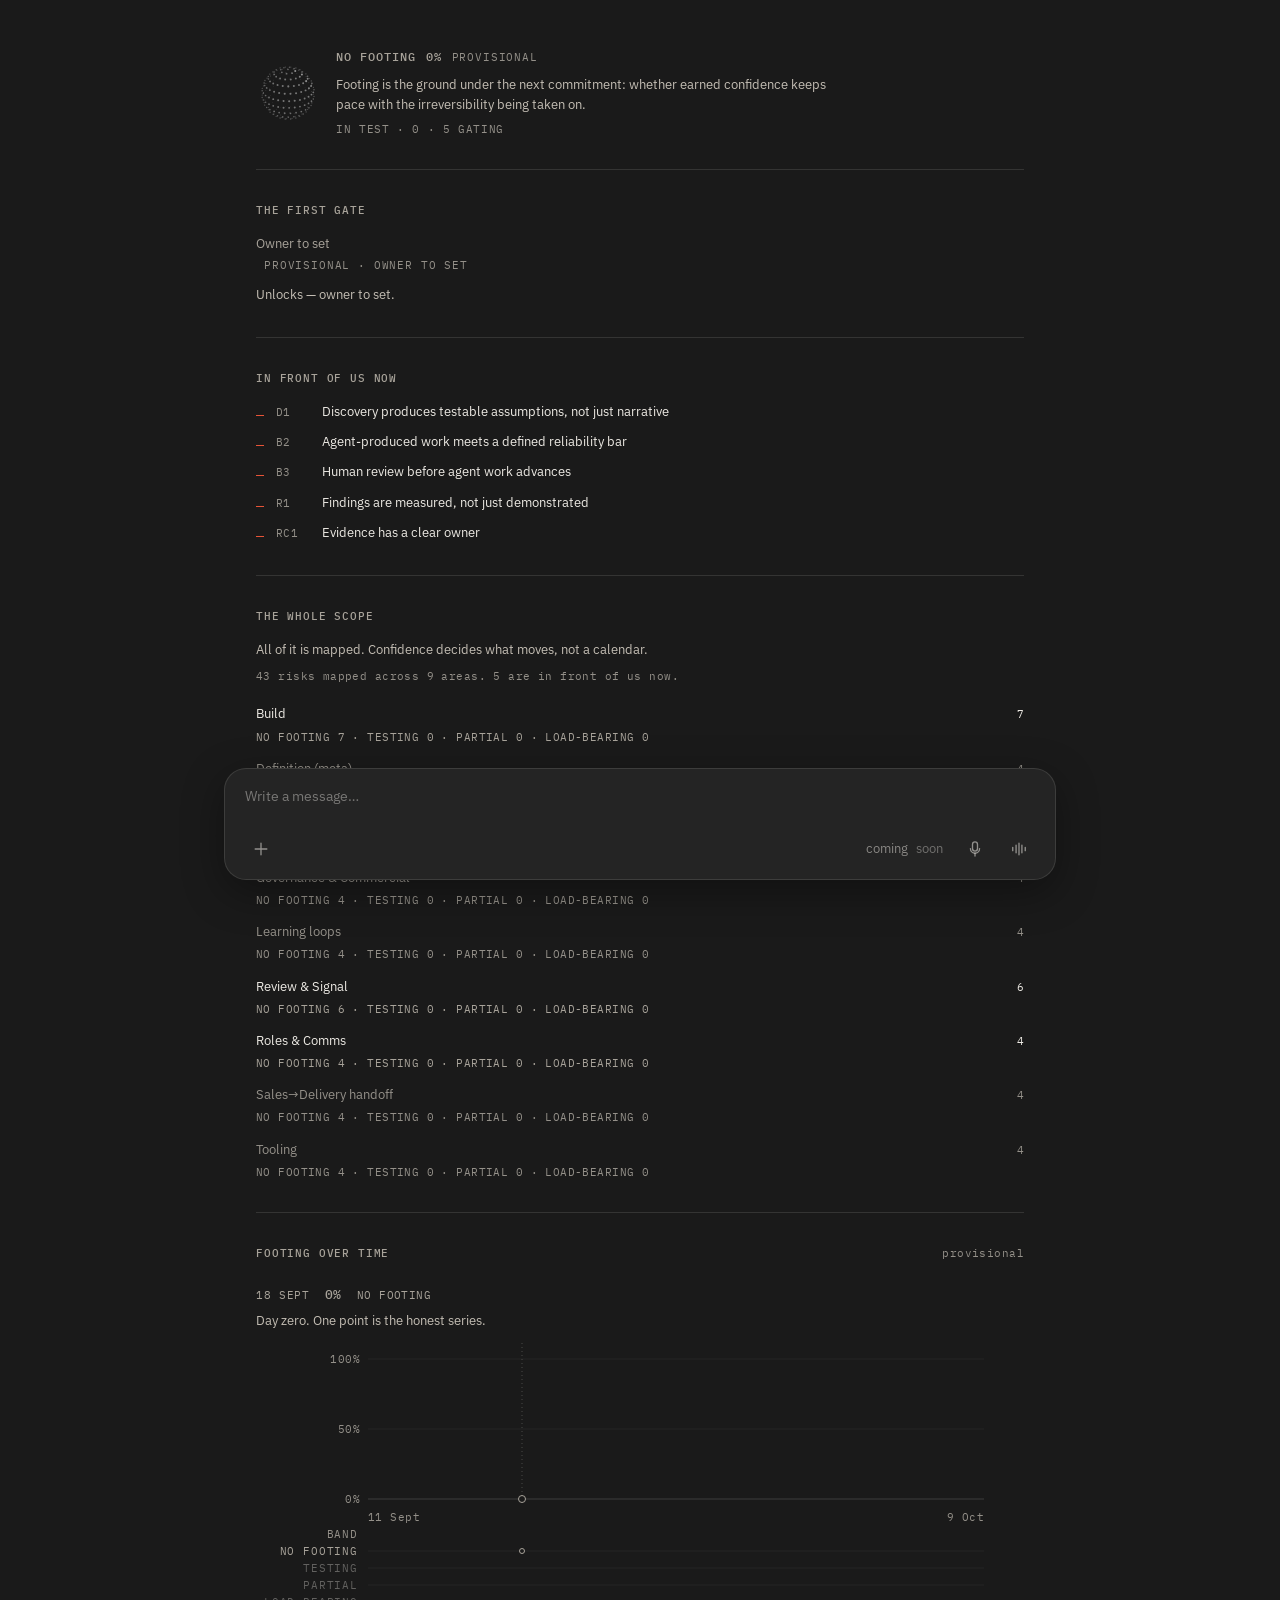
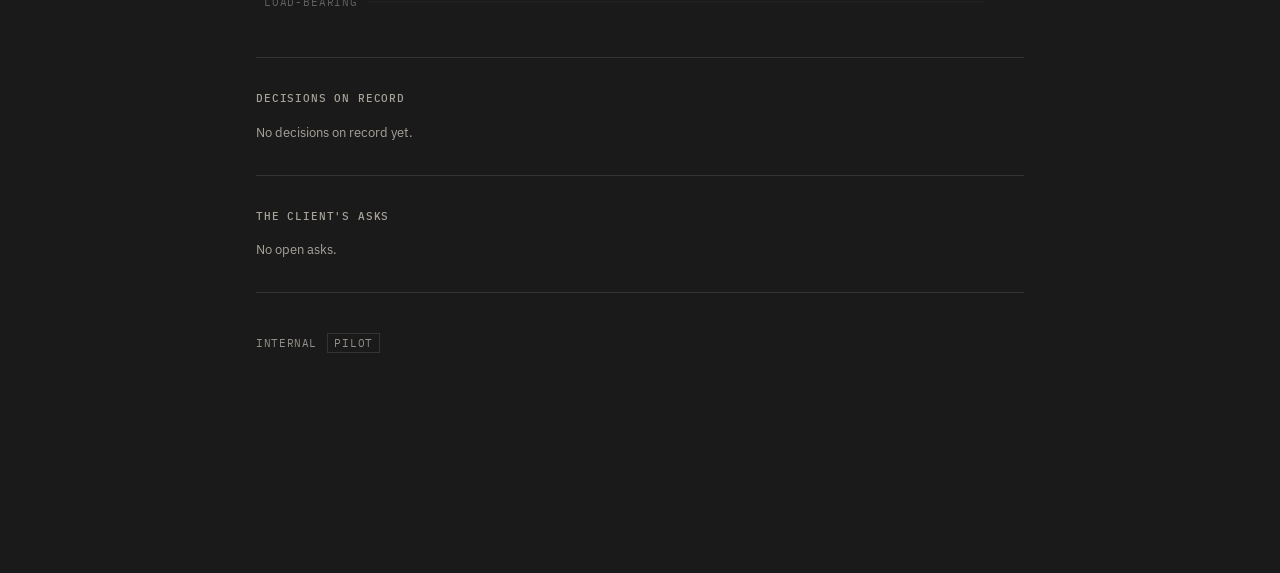
==== commit 9cc8c2bf: "Restructure the client board around one gate, one focus, and a census. Replace the duplicate risk li" ====
--- a/index.html
+++ b/index.html
@@ -35,18 +35,23 @@
       </div>
     </section>
 
-    <section class="section" aria-label="Next gate">
-      <h2 class="section__h">Next gate</h2>
+    <section class="section" aria-label="The first gate">
+      <h2 class="section__h">The first gate</h2>
       <p class="gate__name is-unset" id="gate-name">Owner to set</p>
       <span class="gate__meta">provisional · owner to set</span>
       <p class="gate__unlocks" id="gate-unlocks">Unlocks — owner to set.</p>
-      <span class="label gate__k">Gating risks</span>
-      <ul class="risks" id="gate-risks"></ul>
     </section>
 
-    <section class="section" aria-label="Immediate high risks">
-      <h2 class="section__h">Immediate high risks</h2>
-      <ul class="risks" id="high-risks"></ul>
+    <section class="section" aria-label="In front of us now">
+      <h2 class="section__h">In front of us now</h2>
+      <ul class="risks" id="front-risks"></ul>
+    </section>
+
+    <section class="section" aria-label="The whole scope">
+      <h2 class="section__h">The whole scope</h2>
+      <p class="census__frame">All of it is mapped. Confidence decides what moves, not a calendar.</p>
+      <p class="census__summary" id="census-summary"></p>
+      <ul class="census" id="census"></ul>
     </section>
 
     <section class="section" aria-label="Footing over time">
@@ -61,13 +66,6 @@
     <section class="section" aria-label="The client's asks">
       <h2 class="section__h">The client's asks</h2>
       <div class="asks-ledger" id="asks"></div>
-    </section>
-
-    <section class="section" aria-label="Planned">
-      <p class="planned">
-        Audio recaps
-        <span class="planned__tag" aria-disabled="true">planned</span>
-      </p>
     </section>
 
     <!-- PILOT ONLY: in production, internal/ and this ESOA are separate,
--- a/assets/css/esoa.css
+++ b/assets/css/esoa.css
@@ -192,7 +192,7 @@
   color: var(--ink-faint);
 }
 
-/* ── Next gate ── */
+/* ── The first gate ── */
 
 .gate__name {
   font-size: 13px;
@@ -218,12 +218,6 @@
   font-size: 13px;
   color: var(--ink-soft);
   max-width: var(--measure);
-}
-
-.gate__k {
-  display: block;
-  margin-top: 20px;
-  margin-bottom: 10px;
 }
 
 .risks {
@@ -452,17 +446,75 @@
   color: var(--ink-faint);
 }
 
-/* ── Planned / hop ── */
-
-.planned {
-  display: flex;
-  align-items: baseline;
-  gap: 10px;
-  font-size: 13px;
-  color: var(--ink-muted);
-}
-
-.planned__tag,
+/* ── The whole scope — census, not a sequence ── */
+
+.census__frame {
+  font-size: 13px;
+  color: var(--ink-soft);
+  max-width: var(--measure);
+  margin-bottom: 8px;
+}
+
+.census__summary {
+  font-family: var(--font-mono);
+  font-size: 10.5px;
+  letter-spacing: 0.04em;
+  color: var(--ink-faint);
+  margin-bottom: 20px;
+}
+
+.census {
+  display: flex;
+  flex-direction: column;
+  gap: 14px;
+}
+
+.census__row {
+  display: flex;
+  flex-direction: column;
+  gap: 4px;
+  color: var(--ink-faint);
+}
+
+.census__row.is-active {
+  color: var(--ink);
+}
+
+.census__line {
+  display: flex;
+  align-items: baseline;
+  justify-content: space-between;
+  gap: 16px;
+}
+
+.census__area {
+  font-size: 13px;
+}
+
+.census__n {
+  flex: none;
+  font-family: var(--font-mono);
+  font-size: 11px;
+  font-variant-numeric: tabular-nums;
+  color: inherit;
+}
+
+.census__row.is-active .census__n { color: var(--ink); }
+
+.census__bands {
+  font-family: var(--font-mono);
+  font-size: 10.5px;
+  letter-spacing: 0.04em;
+  text-transform: uppercase;
+  color: var(--ink-faint);
+}
+
+.census__row.is-active .census__bands {
+  color: var(--ink-muted);
+}
+
+/* ── Hop ── */
+
 .pilot {
   font-family: var(--font-mono);
   font-size: 10.5px;
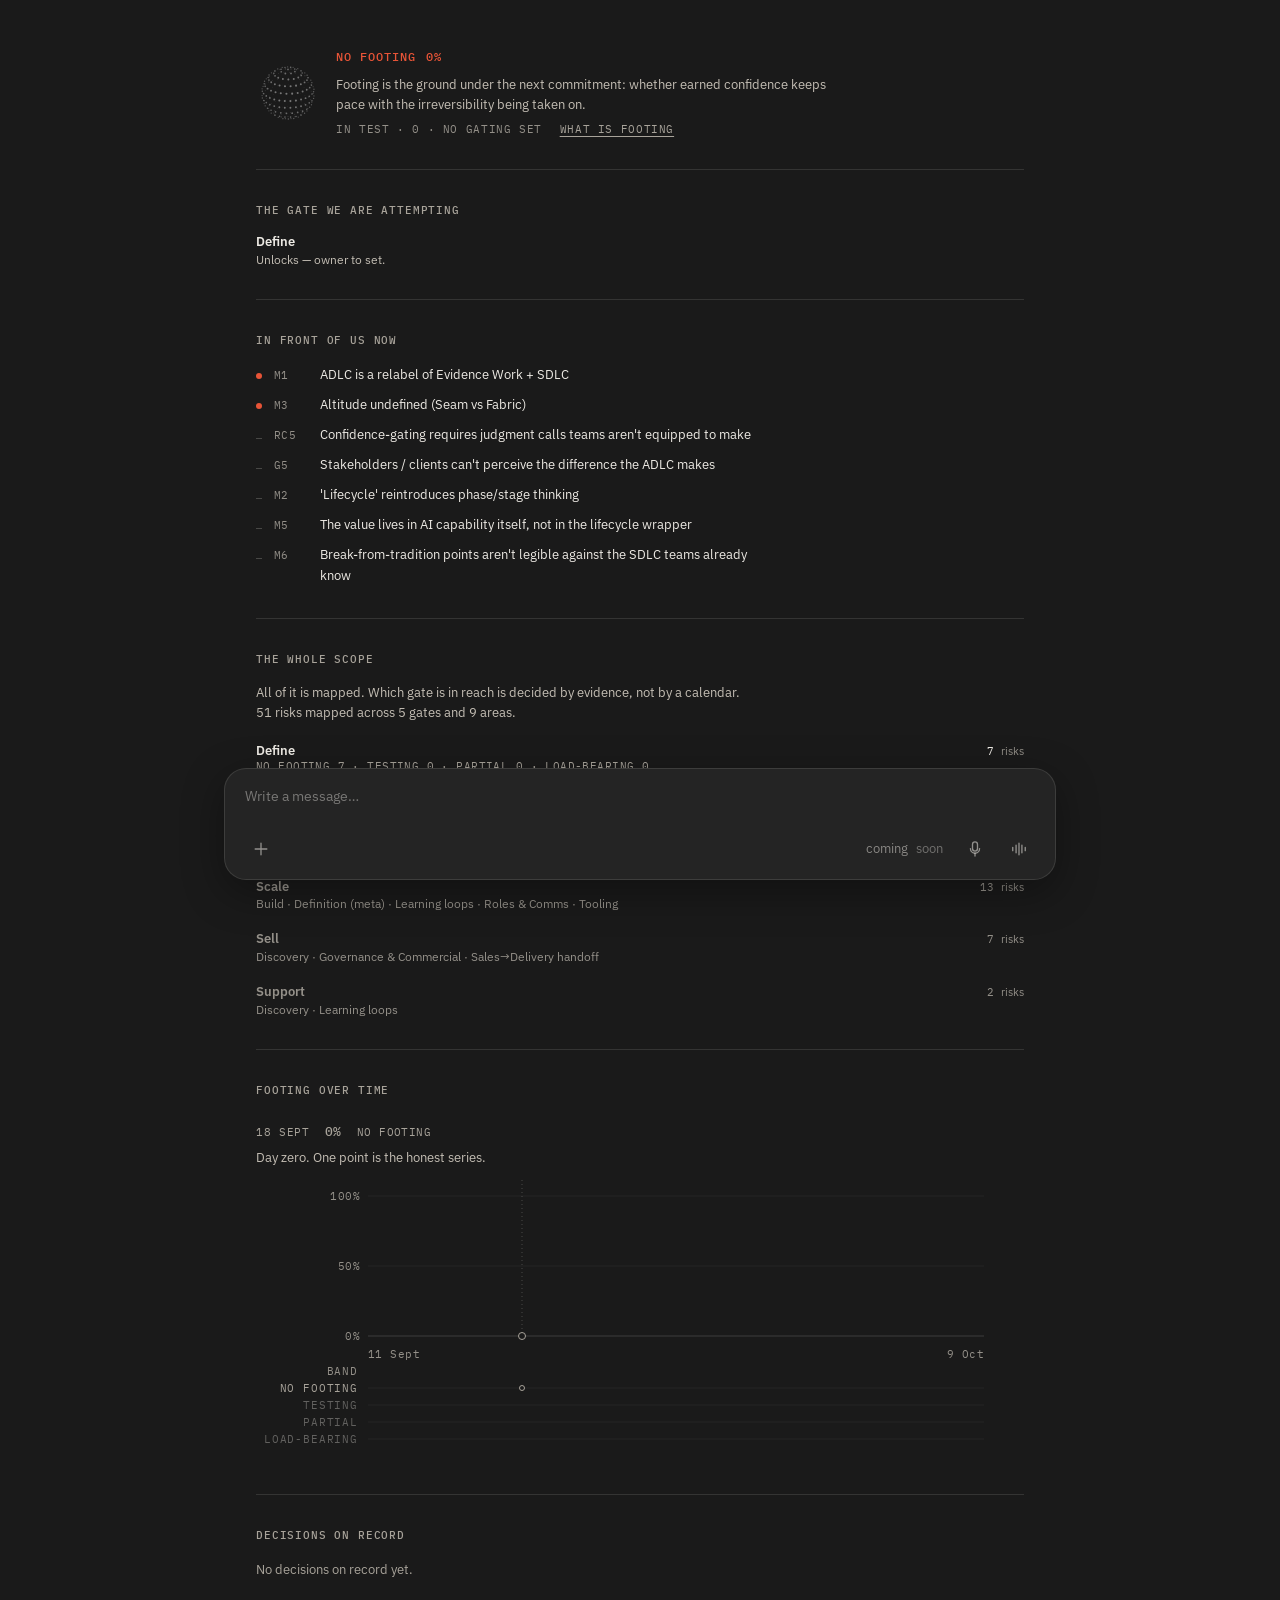
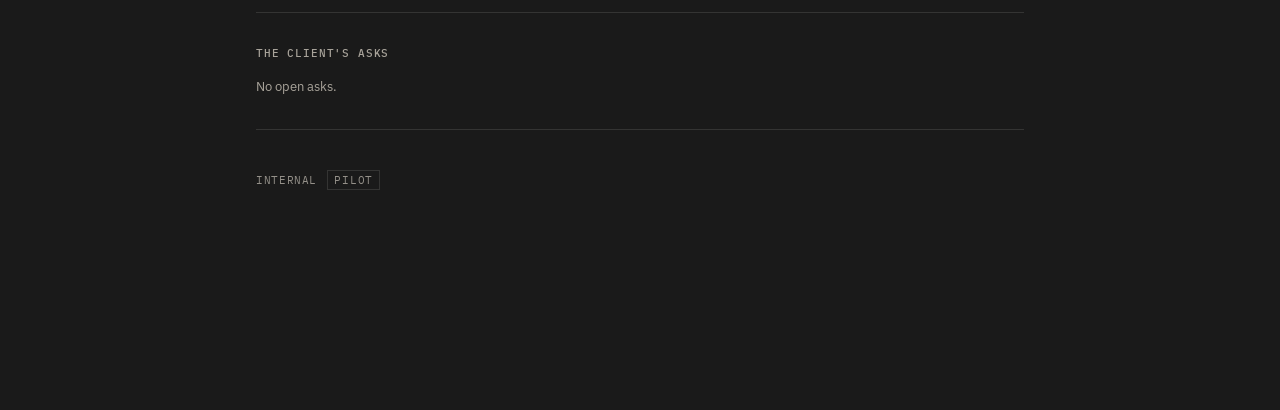
==== commit 92eacaef: "Scope the client board to the current gate and refresh the register from the owner spreadsheet. The " ====
--- a/index.html
+++ b/index.html
@@ -27,19 +27,25 @@
           <div class="reading" id="reading">
             <span class="reading__band" id="reading-band">No footing</span>
             <span class="reading__pct" id="reading-pct">0%</span>
-            <span class="reading__flag">provisional</span>
           </div>
           <p class="confidence__note">Footing is the ground under the next commitment: whether earned confidence keeps pace with the irreversibility being taken on.</p>
-          <p class="momentum" id="momentum">In test · 0</p>
+          <p class="momentum">
+            <span id="momentum">In test · 0</span>
+            <span class="footing-tip">
+              <button type="button" class="footing-tip__btn" aria-describedby="footing-tip-copy">what is footing</button>
+              <span id="footing-tip-copy" class="footing-tip__copy" role="tooltip">Footing answers one question: have we proven enough to safely take the next step? Some steps are easy to undo. Others are expensive to reverse once you've taken them. Footing checks whether what we actually know yet is solid enough to support the step we're about to take. It's not a measure of progress — it doesn't tell you how much work is finished or how close we are to the end. It only moves when we learn something real. Meetings, deadlines, and finished documents don't move it. A low reading isn't bad news; it means we haven't proven it yet, and we'd rather say so now than find out later.</span>
+            </span>
+          </p>
         </div>
       </div>
     </section>
 
-    <section class="section" aria-label="The first gate">
-      <h2 class="section__h">The first gate</h2>
-      <p class="gate__name is-unset" id="gate-name">Owner to set</p>
-      <span class="gate__meta">provisional · owner to set</span>
-      <p class="gate__unlocks" id="gate-unlocks">Unlocks — owner to set.</p>
+    <section class="section" aria-label="The gate we are attempting">
+      <h2 class="section__h">The gate we are attempting</h2>
+      <div class="gate">
+        <p class="gate__name is-unset" id="gate-name">Owner to set</p>
+        <p class="gate__unlocks" id="gate-unlocks">Unlocks — owner to set.</p>
+      </div>
     </section>
 
     <section class="section" aria-label="In front of us now">
@@ -49,8 +55,7 @@
 
     <section class="section" aria-label="The whole scope">
       <h2 class="section__h">The whole scope</h2>
-      <p class="census__frame">All of it is mapped. Confidence decides what moves, not a calendar.</p>
-      <p class="census__summary" id="census-summary"></p>
+      <p class="census__frame">All of it is mapped. Which gate is in reach is decided by evidence, not by a calendar. <span id="census-summary"></span></p>
       <ul class="census" id="census"></ul>
     </section>
 
--- a/assets/css/esoa.css
+++ b/assets/css/esoa.css
@@ -160,11 +160,6 @@
   font-weight: 500;
   letter-spacing: 0.08em;
   text-transform: uppercase;
-  color: var(--ink-muted);
-}
-
-.reading.is-loadbearing .reading__band,
-.reading.is-loadbearing .reading__pct {
   color: var(--accent);
 }
 
@@ -192,10 +187,68 @@
   color: var(--ink-faint);
 }
 
+.footing-tip {
+  position: relative;
+  display: inline;
+  margin-left: 10px;
+}
+
+.footing-tip__btn {
+  appearance: none;
+  background: none;
+  border: 0;
+  padding: 0;
+  font: inherit;
+  letter-spacing: inherit;
+  text-transform: inherit;
+  color: var(--ink-muted);
+  text-decoration: underline;
+  text-underline-offset: 3px;
+  text-decoration-thickness: 1px;
+  cursor: help;
+}
+
+.footing-tip__btn:hover,
+.footing-tip__btn:focus-visible {
+  color: var(--accent);
+}
+
+.footing-tip__copy {
+  display: none;
+  position: absolute;
+  z-index: 8;
+  left: 0;
+  top: calc(100% + 8px);
+  width: min(46ch, 70vw);
+  padding: 12px 14px;
+  background: #242424;
+  border: 1px solid var(--rule);
+  color: var(--ink-soft);
+  font-family: var(--font-sans);
+  font-size: 13px;
+  font-weight: 400;
+  letter-spacing: 0;
+  text-transform: none;
+  line-height: 1.5;
+}
+
+.footing-tip:hover .footing-tip__copy,
+.footing-tip:focus-within .footing-tip__copy {
+  display: block;
+}
+
 /* ── The first gate ── */
 
+.gate {
+  display: flex;
+  flex-direction: column;
+  gap: 1px;
+  line-height: 1.25;
+}
+
 .gate__name {
   font-size: 13px;
+  font-weight: 600;
   color: var(--ink);
 }
 
@@ -203,19 +256,9 @@
   color: var(--ink-muted);
 }
 
-.gate__meta {
-  display: inline-block;
-  margin-left: 8px;
-  font-family: var(--font-mono);
-  font-size: 10.5px;
-  letter-spacing: 0.08em;
-  text-transform: uppercase;
-  color: var(--ink-faint);
-}
-
 .gate__unlocks {
-  margin-top: 10px;
-  font-size: 13px;
+  font-size: 12px;
+  line-height: 1.3;
   color: var(--ink-soft);
   max-width: var(--measure);
 }
@@ -235,11 +278,19 @@
   max-width: var(--measure);
 }
 
-.risk__tick {
+.risk__mark {
   flex: none;
-  width: 8px;
+  width: 6px;
   height: 1px;
   margin-top: 0.55em;
+  background: var(--rule-strong);
+}
+
+.risk.is-active .risk__mark {
+  width: 6px;
+  height: 6px;
+  margin-top: 0.35em;
+  border-radius: 50%;
   background: var(--accent);
 }
 
@@ -271,13 +322,6 @@
   letter-spacing: var(--track-label);
   text-transform: uppercase;
   color: var(--ink-muted);
-}
-
-.fig__src {
-  font-family: var(--font-mono);
-  font-size: 10.5px;
-  letter-spacing: 0.04em;
-  color: var(--ink-faint);
 }
 
 .fig__note {
@@ -452,27 +496,20 @@
   font-size: 13px;
   color: var(--ink-soft);
   max-width: var(--measure);
-  margin-bottom: 8px;
-}
-
-.census__summary {
-  font-family: var(--font-mono);
-  font-size: 10.5px;
-  letter-spacing: 0.04em;
-  color: var(--ink-faint);
   margin-bottom: 20px;
 }
 
 .census {
   display: flex;
   flex-direction: column;
-  gap: 14px;
+  gap: 20px;
 }
 
 .census__row {
   display: flex;
   flex-direction: column;
-  gap: 4px;
+  gap: 1px;
+  line-height: 1.25;
   color: var(--ink-faint);
 }
 
@@ -487,8 +524,9 @@
   gap: 16px;
 }
 
-.census__area {
-  font-size: 13px;
+.census__name {
+  font-size: 13px;
+  font-weight: 600;
 }
 
 .census__n {
@@ -499,6 +537,15 @@
   color: inherit;
 }
 
+.census__unit {
+  font-family: var(--font-sans);
+  font-size: 11px;
+  font-weight: 400;
+  letter-spacing: 0;
+  text-transform: none;
+  color: var(--ink-faint);
+}
+
 .census__row.is-active .census__n { color: var(--ink); }
 
 .census__bands {
@@ -506,10 +553,22 @@
   font-size: 10.5px;
   letter-spacing: 0.04em;
   text-transform: uppercase;
+  line-height: 1.25;
   color: var(--ink-faint);
 }
 
 .census__row.is-active .census__bands {
+  color: var(--ink-muted);
+}
+
+.census__areas {
+  font-size: 12px;
+  line-height: 1.3;
+  color: var(--ink-faint);
+  max-width: var(--measure);
+}
+
+.census__row.is-active .census__areas {
   color: var(--ink-muted);
 }
 
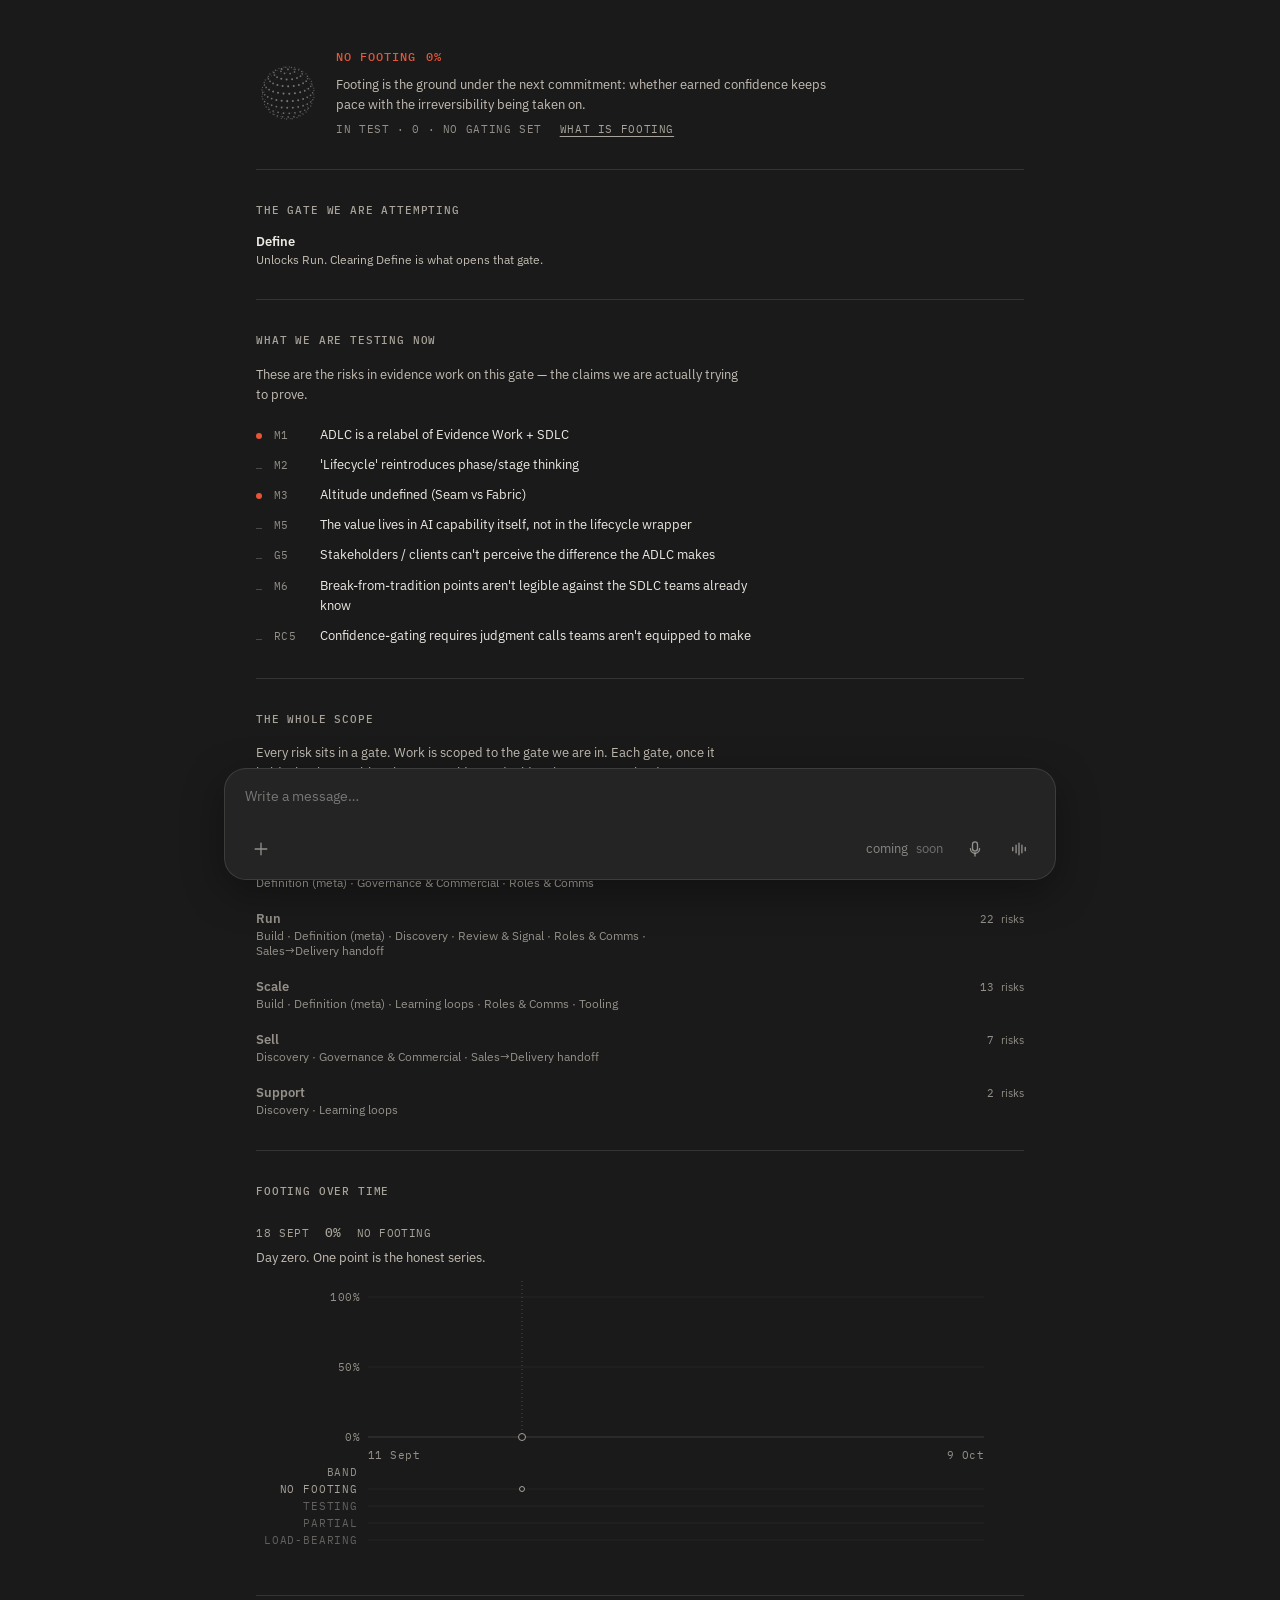
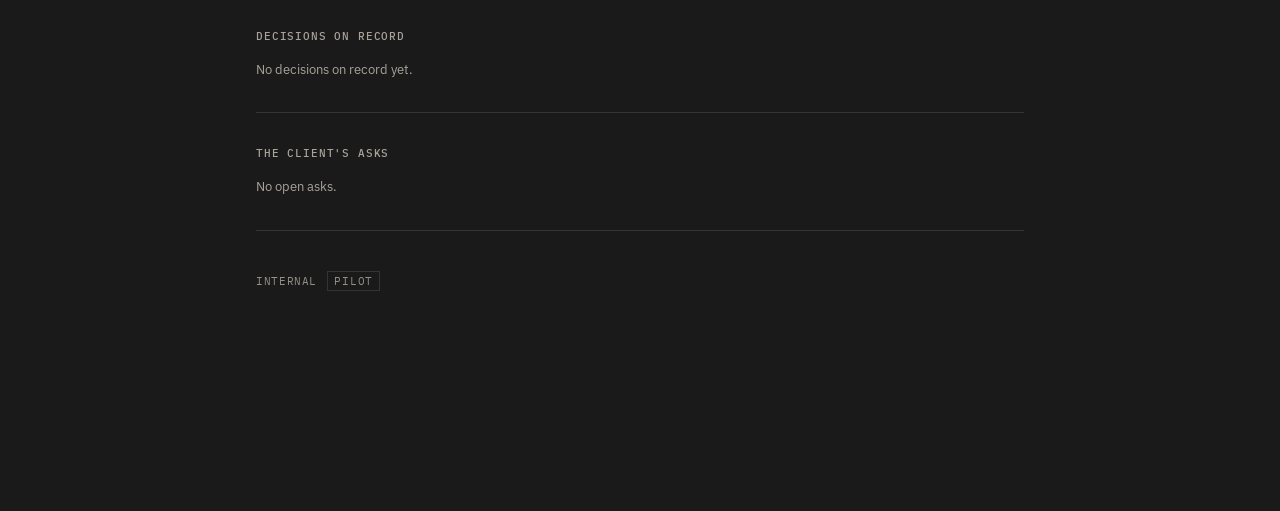
==== commit b3f6cf6c: "Write ledger drafts in plain language and show evidence-work risks on the board. Keep the same bars " ====
--- a/index.html
+++ b/index.html
@@ -48,14 +48,16 @@
       </div>
     </section>
 
-    <section class="section" aria-label="In front of us now">
-      <h2 class="section__h">In front of us now</h2>
+    <section class="section" aria-label="What we are testing now">
+      <h2 class="section__h">What we are testing now</h2>
+      <p class="census__frame">These are the risks in evidence work on this gate — the claims we are actually trying to prove.</p>
       <ul class="risks" id="front-risks"></ul>
     </section>
 
     <section class="section" aria-label="The whole scope">
       <h2 class="section__h">The whole scope</h2>
-      <p class="census__frame">All of it is mapped. Which gate is in reach is decided by evidence, not by a calendar. <span id="census-summary"></span></p>
+      <p class="census__frame">Every risk sits in a gate. Work is scoped to the gate we are in. Each gate, once it holds, is what enables the next. Evidence decides that — not a calendar.</p>
+      <p class="census__frame" id="census-summary"></p>
       <ul class="census" id="census"></ul>
     </section>
 
